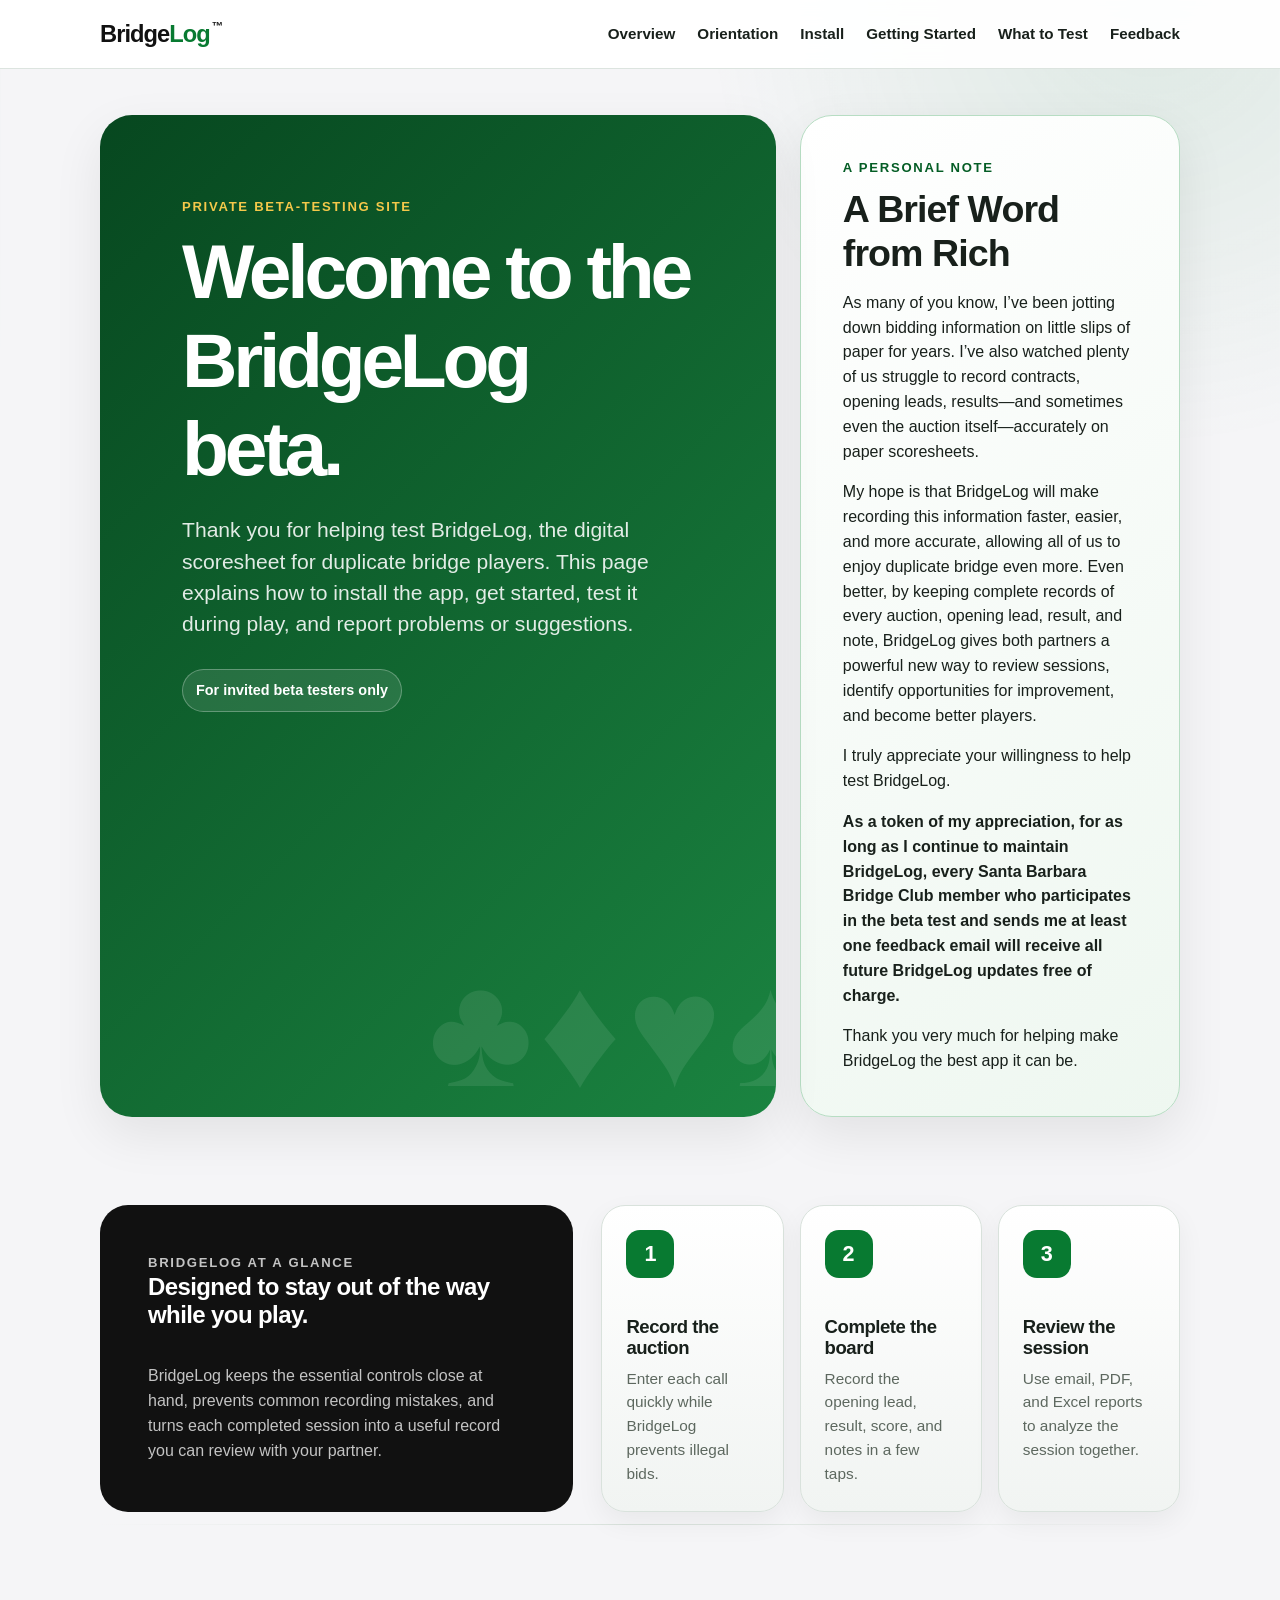
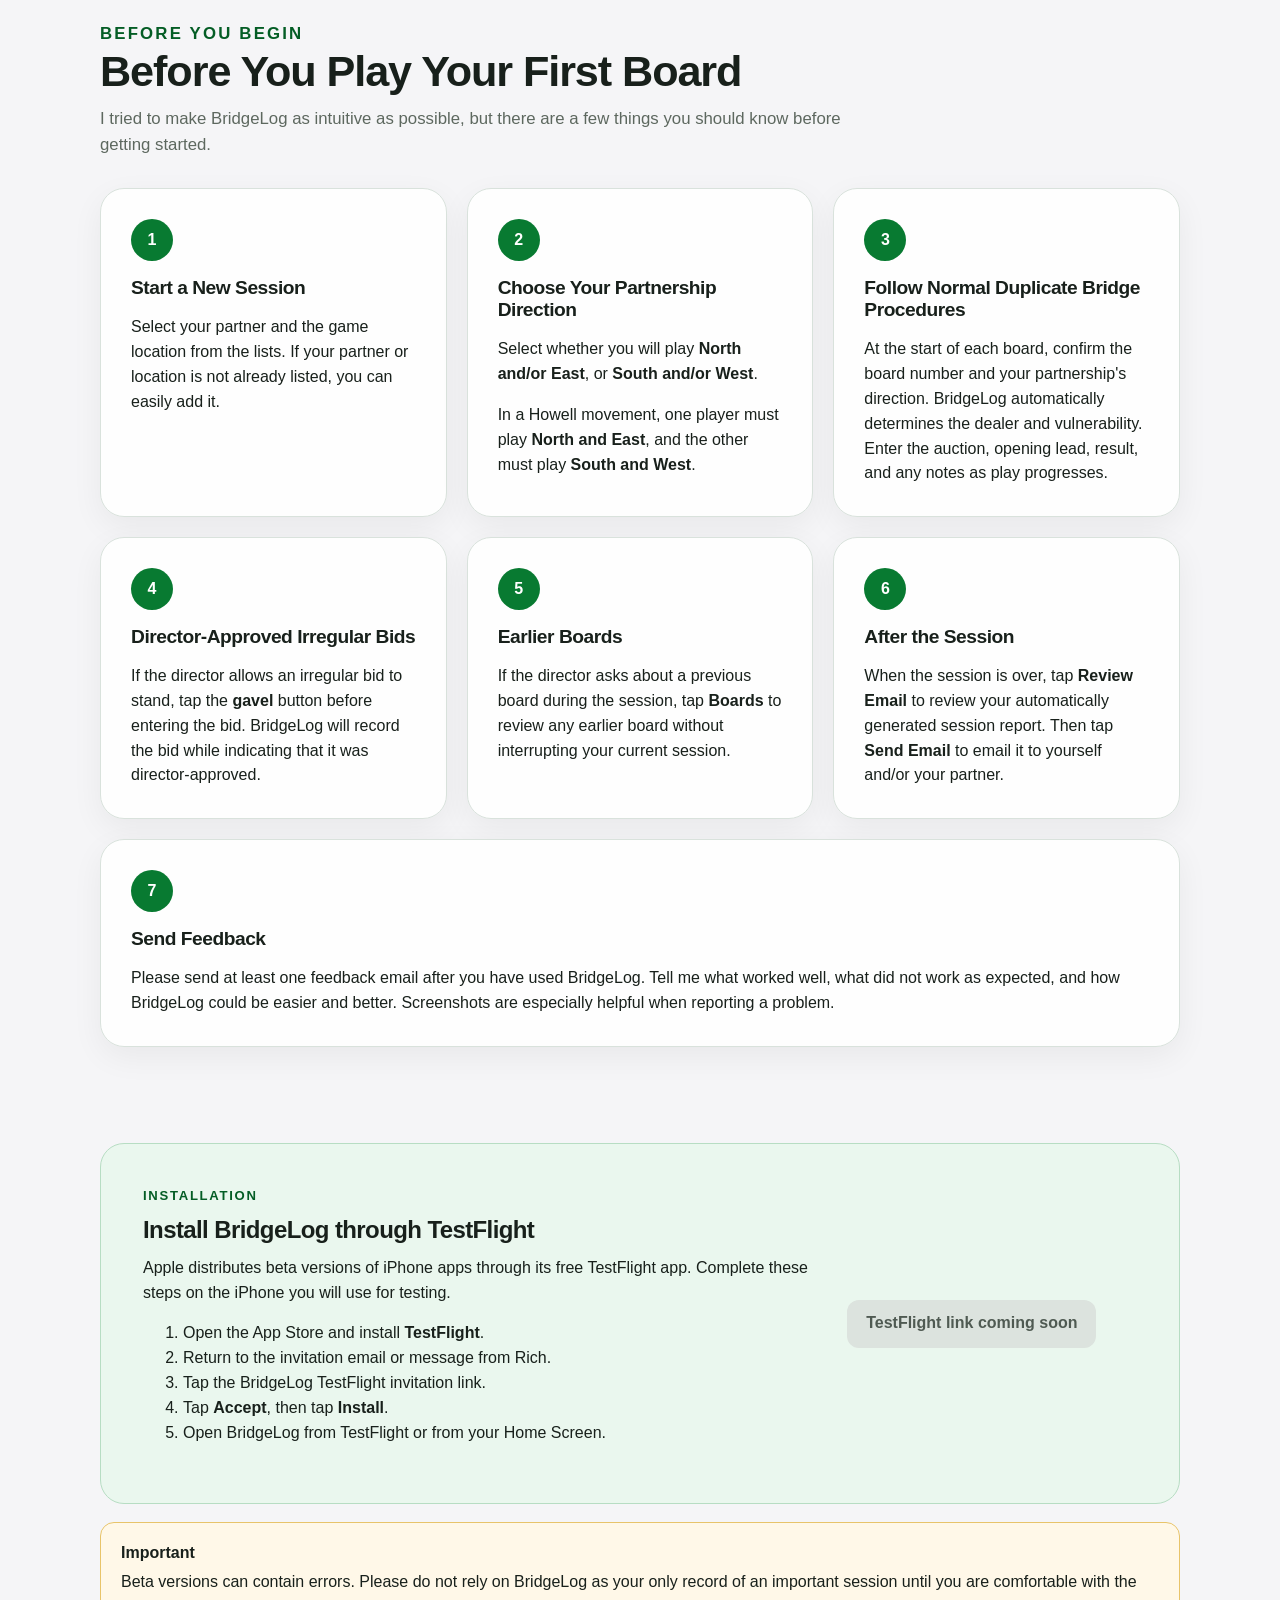
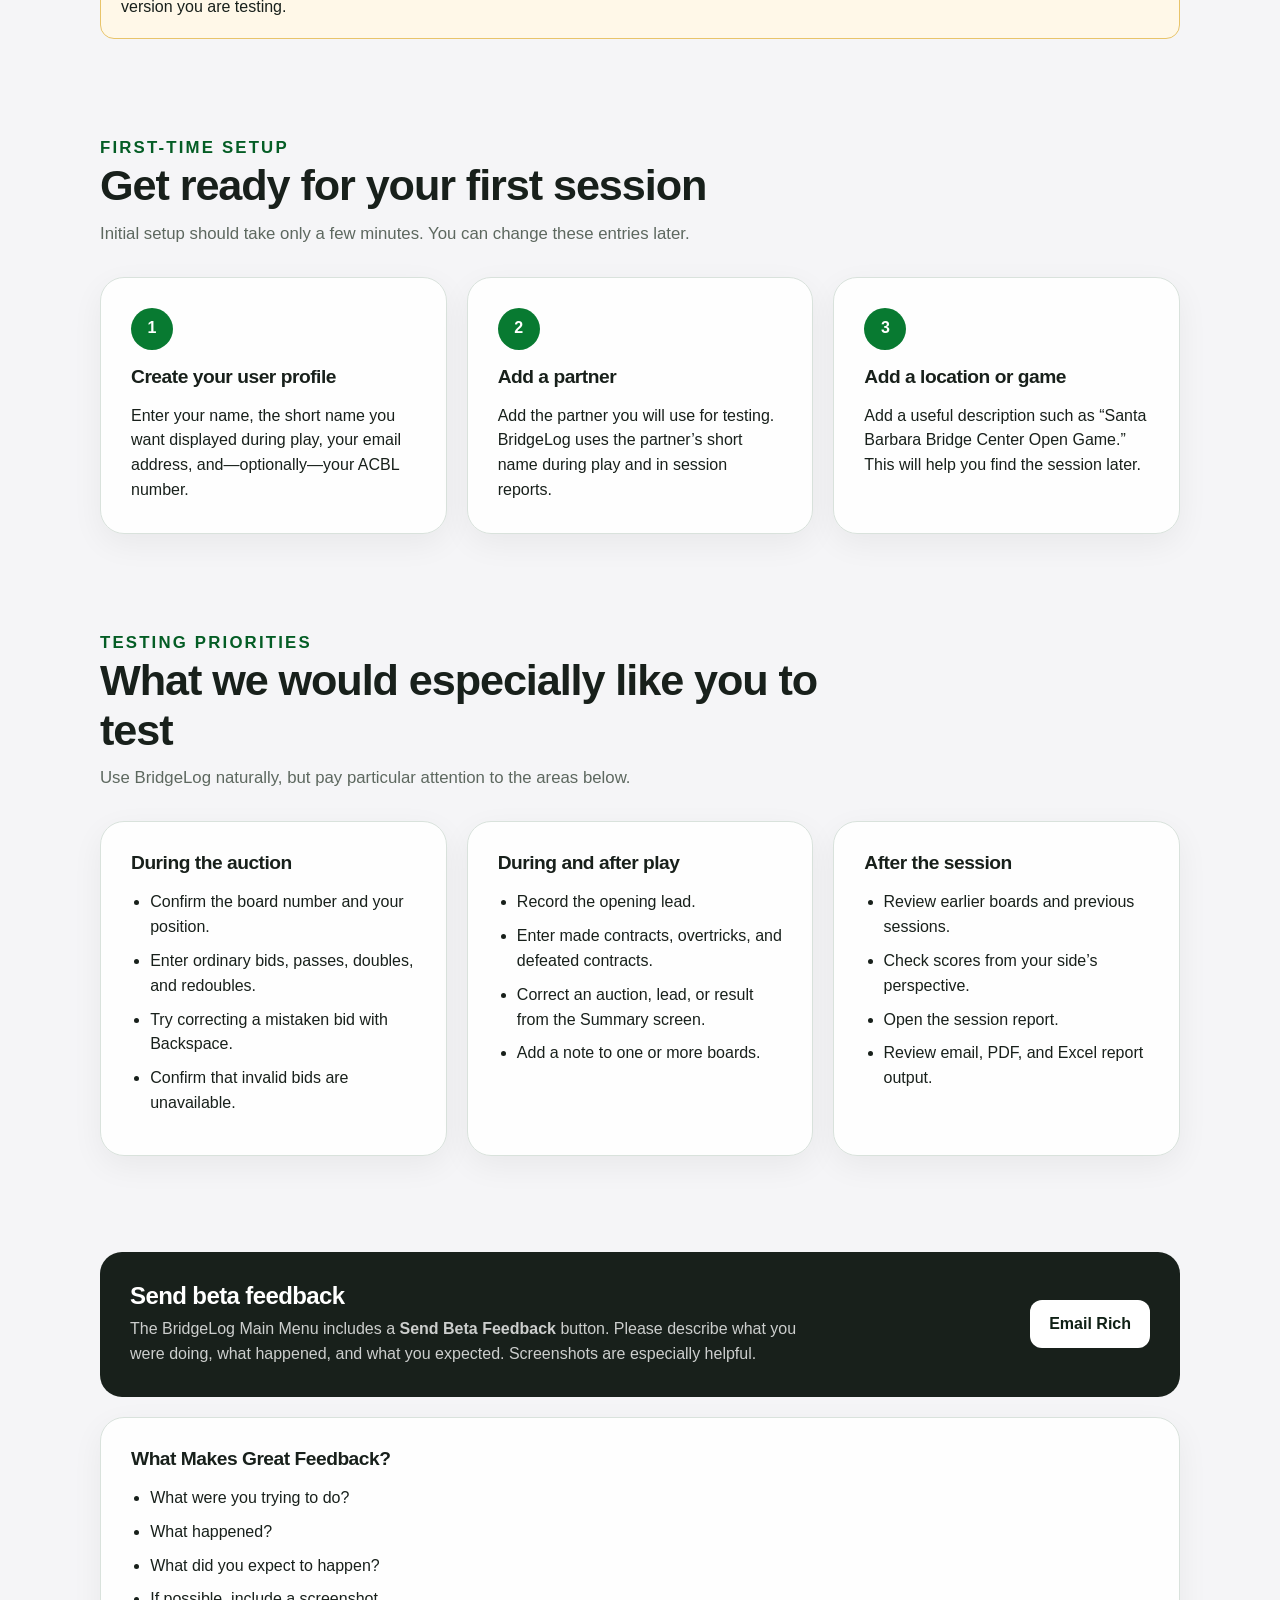
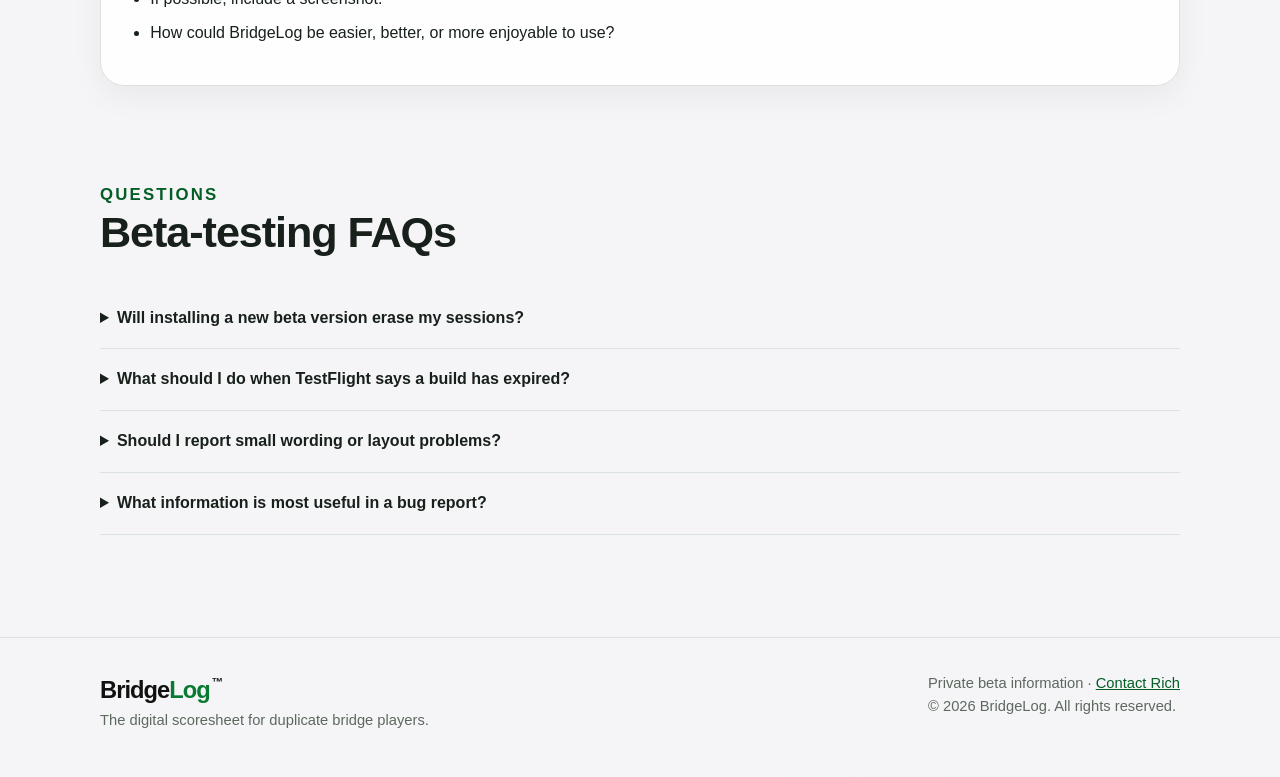
==== beta/index.html @ a8bfcf4c "Add beta tester website" ====
<!DOCTYPE html>

<html lang="en">
<head>
<meta charset="utf-8"/>
<meta content="width=device-width, initial-scale=1" name="viewport"/>
<meta content="noindex, nofollow, noarchive, nosnippet" name="robots"/>
<meta content="noindex, nofollow, noarchive, nosnippet" name="googlebot"/>
<meta content="Private instructions for invited BridgeLog beta testers." name="description"/>
<title>BridgeLog™ Beta Testing</title>
<style>
    :root {
      --green: #087a31;
      --green-dark: #045d25;
      --green-soft: #eaf7ee;
      --ink: #18201b;
      --muted: #5d685f;
      --line: #d9e2dc;
      --paper: #ffffff;
      --page: #f5f5f7;
      --gold: #f4c84a;
      --danger-soft: #fff8e8;
      --danger-line: #e8c46a;
      --shadow: 0 18px 50px rgba(0, 0, 0, 0.08);
      --radius: 24px;
      --content: 1080px;
    }

    * { box-sizing: border-box; }

    html {
      scroll-behavior: smooth;
      background: var(--page);
    }

    body {
      margin: 0;
      color: var(--ink);
      background:
        radial-gradient(circle at 90% 0%, rgba(8, 122, 49, 0.10), transparent 28rem),
        var(--page);
      font-family: -apple-system, BlinkMacSystemFont, "SF Pro Display", "SF Pro Text", "Segoe UI", Helvetica, Arial, sans-serif;
      line-height: 1.55;
      -webkit-font-smoothing: antialiased;
      text-rendering: optimizeLegibility;
    }

    a { color: var(--green-dark); }

    .container {
      width: min(calc(100% - 36px), var(--content));
      margin-inline: auto;
    }

    .site-header {
      position: sticky;
      top: 0;
      z-index: 10;
      border-bottom: 1px solid rgba(217, 226, 220, 0.9);
      background: rgba(255, 255, 255, 0.94);
      backdrop-filter: blur(14px);
    }

    .nav-wrap {
      min-height: 68px;
      display: flex;
      align-items: center;
      justify-content: space-between;
      gap: 24px;
    }

    .brand {
      color: #111;
      font-size: 1.48rem;
      font-weight: 700;
      letter-spacing: -0.04em;
      text-decoration: none;
      white-space: nowrap;
    }

    .brand strong { color: var(--green); }
    .brand sup {
      position: relative;
      top: -0.25em;
      margin-left: 2px;
      font-size: 0.48em;
    }

    nav {
      display: flex;
      gap: 22px;
      align-items: center;
    }

    nav a {
      color: var(--ink);
      font-size: 0.95rem;
      font-weight: 650;
      text-decoration: none;
    }

    nav a:hover { color: var(--green); }

    .hero {
      padding: 46px 0 40px;
    }

    .hero-layout {
      display: grid;
      grid-template-columns: minmax(0, 1.6fr) minmax(320px, 0.9fr);
      gap: 24px;
      align-items: stretch;
    }

    .rich-note-card {
      padding: clamp(28px, 4vw, 42px);
      border: 1px solid #b7ddc3;
      border-radius: 32px;
      background: linear-gradient(145deg, #ffffff, #eef7f0);
      box-shadow: var(--shadow);
    }

    .rich-note-card h2 {
      margin-bottom: 16px;
      font-size: clamp(1.7rem, 3vw, 2.35rem);
    }

    .rich-note-card p:last-child {
      margin-bottom: 0;
    }

    .hero-card {
      overflow: hidden;
      position: relative;
      padding: clamp(38px, 7vw, 82px);
      color: #fff;
      border-radius: 32px;
      background:
        linear-gradient(135deg, rgba(2, 68, 27, 0.98), rgba(8, 122, 49, 0.92));
      box-shadow: var(--shadow);
    }

    .hero-card::after {
      content: "♣  ♦  ♥  ♠";
      position: absolute;
      right: -18px;
      bottom: -38px;
      color: rgba(255,255,255,0.09);
      font-size: clamp(5rem, 14vw, 10rem);
      font-weight: 800;
      letter-spacing: -0.12em;
      white-space: nowrap;
    }

    .eyebrow {
      margin: 0 0 10px;
      color: var(--gold);
      font-size: 0.82rem;
      font-weight: 800;
      letter-spacing: 0.13em;
      text-transform: uppercase;
    }

    h1, h2, h3 {
      margin-top: 0;
      line-height: 1.15;
      letter-spacing: -0.025em;
    }

    h1 {
      max-width: 820px;
      margin-bottom: 22px;
      font-size: clamp(2.55rem, 6vw, 5rem);
      font-weight: 760;
      letter-spacing: -0.055em;
    }

    .hero-lead {
      max-width: 740px;
      margin: 0 0 30px;
      color: rgba(255,255,255,0.88);
      font-size: clamp(1.08rem, 2vw, 1.32rem);
      line-height: 1.48;
    }

    .privacy-note {
      display: inline-flex;
      align-items: center;
      gap: 9px;
      padding: 9px 13px;
      color: #fff;
      border: 1px solid rgba(255,255,255,0.28);
      border-radius: 999px;
      background: rgba(255,255,255,0.10);
      font-size: 0.9rem;
      font-weight: 650;
    }

    main section:not(.hero) {
      padding: 48px 0;
      scroll-margin-top: 92px;
    }

    .section-heading {
      max-width: 760px;
      margin-bottom: 30px;
    }

    .section-heading h2 {
      margin-bottom: 10px;
      font-size: clamp(1.8rem, 4vw, 2.7rem);
    }

    .section-heading p {
      margin: 0;
      color: var(--muted);
      font-size: 1.05rem;
    }

    .grid {
      display: grid;
      gap: 20px;
    }

    .grid-3 {
      grid-template-columns: repeat(3, minmax(0, 1fr));
    }

    .full-width-card {
      grid-column: 1 / -1;
    }

    .card {
      padding: 30px;
      border: 1px solid var(--line);
      border-radius: var(--radius);
      background: rgba(255,255,255,0.94);
      box-shadow: 0 10px 32px rgba(0, 0, 0, 0.055);
    }

    .step-number {
      display: grid;
      width: 42px;
      height: 42px;
      margin-bottom: 16px;
      place-items: center;
      color: #fff;
      border-radius: 50%;
      background: var(--green);
      font-weight: 800;
    }

    .card h3 {
      margin-bottom: 9px;
      font-size: 1.2rem;
    }

    .card p:last-child,
    .card ul:last-child {
      margin-bottom: 0;
    }

    .button {
      display: inline-flex;
      min-height: 48px;
      align-items: center;
      justify-content: center;
      padding: 11px 19px;
      border-radius: 12px;
      color: #fff;
      background: var(--green);
      font-weight: 750;
      text-decoration: none;
      box-shadow: 0 7px 18px rgba(8, 122, 49, 0.18);
    }

    .button:hover { background: var(--green-dark); }

    .button-placeholder {
      cursor: not-allowed;
      color: #4f5a52;
      background: #dce3de;
      box-shadow: none;
    }

    .install-card {
      display: grid;
      grid-template-columns: 1.4fr 0.6fr;
      gap: 28px;
      align-items: center;
      padding: clamp(24px, 5vw, 42px);
      border: 1px solid #b7ddc3;
      border-radius: 24px;
      background: var(--green-soft);
    }

    .install-card h2 { margin-bottom: 12px; }
    .install-card p { margin-top: 0; }

    .notice {
      padding: 18px 20px;
      border: 1px solid var(--danger-line);
      border-radius: 14px;
      background: var(--danger-soft);
    }

    .notice strong { display: block; margin-bottom: 4px; }

    .checklist {
      padding-left: 1.2rem;
    }

    .checklist li { margin: 9px 0; }

    .feedback-box {
      display: grid;
      grid-template-columns: 1fr auto;
      gap: 28px;
      align-items: center;
      padding: 30px;
      color: #fff;
      border-radius: 22px;
      background: #18201b;
    }

    .feedback-box h2 { margin-bottom: 8px; }
    .feedback-box p {
      max-width: 680px;
      margin: 0;
      color: rgba(255,255,255,0.78);
    }

    .feedback-box .button {
      color: #102116;
      background: #fff;
      box-shadow: none;
    }

    details {
      padding: 18px 0;
      border-bottom: 1px solid var(--line);
    }

    summary {
      cursor: pointer;
      font-weight: 750;
    }

    details p {
      margin-bottom: 0;
      color: var(--muted);
    }

    footer {
      margin-top: 54px;
      padding: 34px 0 46px;
      color: var(--muted);
      border-top: 1px solid var(--line);
      font-size: 0.92rem;
    }

    .footer-row {
      display: flex;
      justify-content: space-between;
      gap: 24px;
    }


    .showcase {
      display: grid;
      grid-template-columns: 0.9fr 1.1fr;
      gap: 28px;
      align-items: stretch;
    }

    .showcase-copy {
      display: flex;
      flex-direction: column;
      justify-content: center;
      padding: clamp(28px, 5vw, 48px);
      border-radius: 28px;
      background: #111;
      color: #fff;
    }

    .showcase-copy p {
      color: rgba(255,255,255,0.75);
      margin-bottom: 0;
    }

    .product-strip {
      display: grid;
      grid-template-columns: repeat(3, minmax(0, 1fr));
      gap: 16px;
    }

    .product-card {
      min-height: 260px;
      padding: 24px;
      border: 1px solid var(--line);
      border-radius: 24px;
      background: linear-gradient(180deg, #fff, #f1f4f2);
      box-shadow: 0 10px 28px rgba(0,0,0,0.055);
    }

    .product-icon {
      display: grid;
      width: 48px;
      height: 48px;
      margin-bottom: 38px;
      place-items: center;
      border-radius: 14px;
      color: #fff;
      background: var(--green);
      font-size: 1.35rem;
      font-weight: 800;
    }

    .product-card h3 {
      margin-bottom: 8px;
      font-size: 1.16rem;
    }

    .product-card p {
      margin: 0;
      color: var(--muted);
      font-size: 0.96rem;
    }

    .quiet-divider {
      height: 1px;
      margin: 12px 0 0;
      background: linear-gradient(90deg, transparent, var(--line), transparent);
    }

    @media (max-width: 880px) {
      .hero-layout { grid-template-columns: 1fr; }
      .showcase { grid-template-columns: 1fr; }
      .product-strip { grid-template-columns: 1fr; }
      .product-card { min-height: auto; }
      .product-icon { margin-bottom: 22px; }
    }

    @media (max-width: 820px) {
      .grid-3 { grid-template-columns: 1fr; }
      .install-card { grid-template-columns: 1fr; }
      .feedback-box { grid-template-columns: 1fr; }
      nav a:not(:last-child) { display: none; }
    }

    @media (max-width: 560px) {
      .hero { padding-top: 34px; }
      .hero-card { border-radius: 22px; }
      .nav-wrap { min-height: 64px; }
      .footer-row { flex-direction: column; }
    }
  </style>
</head>
<body>
<header class="site-header">
<div class="container nav-wrap">
<a aria-label="BridgeLog beta home" class="brand" href="#top">
<span>Bridge</span><strong>Log</strong><sup>™</sup>
</a>
<nav aria-label="Beta tester navigation">
<a href="#glance">Overview</a>
<a href="#orientation">Orientation</a>
<a href="#install">Install</a>
<a href="#start">Getting Started</a>
<a href="#testing">What to Test</a>
<a href="#feedback">Feedback</a>
</nav>
</div>
</header>
<main id="top">
<section class="hero">
<div class="container">
<div class="hero-layout">
<div class="hero-card">
<p class="eyebrow">Private beta-testing site</p>
<h1>Welcome to the BridgeLog beta.</h1>
<p class="hero-lead">
            Thank you for helping test BridgeLog, the digital scoresheet for duplicate
            bridge players. This page explains how to install the app, get started,
            test it during play, and report problems or suggestions.
          </p>
<span class="privacy-note">For invited beta testers only</span>
</div>
<aside class="rich-note-card" id="word-from-rich">
<p class="eyebrow" style="color: var(--green-dark)">A personal note</p>
<h2>A Brief Word from Rich</h2>
<p>As many of you know, I’ve been jotting down bidding information on little slips of paper for years. I’ve also watched plenty of us struggle to record contracts, opening leads, results—and sometimes even the auction itself—accurately on paper scoresheets.</p>
<p>My hope is that BridgeLog will make recording this information faster, easier, and more accurate, allowing all of us to enjoy duplicate bridge even more. Even better, by keeping complete records of every auction, opening lead, result, and note, BridgeLog gives both partners a powerful new way to review sessions, identify opportunities for improvement, and become better players.</p>
<p>I truly appreciate your willingness to help test BridgeLog.</p>
<p><strong>As a token of my appreciation, for as long as I continue to maintain BridgeLog, every Santa Barbara Bridge Club member who participates in the beta test and sends me at least one feedback email will receive all future BridgeLog updates free of charge.</strong></p>
<p>Thank you very much for helping make BridgeLog the best app it can be.</p>
</aside>
</div>
</div>
</section>
<section id="glance">
<div class="container">
<div class="showcase">
<div class="showcase-copy">
<p class="eyebrow">BridgeLog at a glance</p>
<h2>Designed to stay out of the way while you play.</h2>
<p>
              BridgeLog keeps the essential controls close at hand, prevents common
              recording mistakes, and turns each completed session into a useful
              record you can review with your partner.
            </p>
</div>
<div class="product-strip">
<article class="product-card">
<div class="product-icon">1</div>
<h3>Record the auction</h3>
<p>Enter each call quickly while BridgeLog prevents illegal bids.</p>
</article>
<article class="product-card">
<div class="product-icon">2</div>
<h3>Complete the board</h3>
<p>Record the opening lead, result, score, and notes in a few taps.</p>
</article>
<article class="product-card">
<div class="product-icon">3</div>
<h3>Review the session</h3>
<p>Use email, PDF, and Excel reports to analyze the session together.</p>
</article>
</div>
</div>
<div class="quiet-divider"></div>
</div>
</section>
<section id="orientation">
<div class="container">
<div class="section-heading">
<p class="eyebrow" style="color: var(--green-dark)">Before you begin</p>
<h2>Before You Play Your First Board</h2>
<p>I tried to make BridgeLog as intuitive as possible, but there are a few things you should know before getting started.</p>
</div>

<div class="grid grid-3">
<article class="card"><div class="step-number">1</div><h3>Start a New Session</h3><p>Select your partner and the game location from the lists. If your partner or location is not already listed, you can easily add it.</p></article>
<article class="card"><div class="step-number">2</div><h3>Choose Your Partnership Direction</h3><p>Select whether you will play <strong>North and/or East</strong>, or <strong>South and/or West</strong>.</p><p>In a Howell movement, one player must play <strong>North and East</strong>, and the other must play <strong>South and West</strong>.</p></article>
<article class="card"><div class="step-number">3</div><h3>Follow Normal Duplicate Bridge Procedures</h3><p>At the start of each board, confirm the board number and your partnership's direction. BridgeLog automatically determines the dealer and vulnerability. Enter the auction, opening lead, result, and any notes as play progresses.</p></article>
<article class="card"><div class="step-number">4</div><h3>Director-Approved Irregular Bids</h3><p>If the director allows an irregular bid to stand, tap the <strong>gavel</strong> button before entering the bid. BridgeLog will record the bid while indicating that it was director-approved.</p></article>
<article class="card"><div class="step-number">5</div><h3>Earlier Boards</h3><p>If the director asks about a previous board during the session, tap <strong>Boards</strong> to review any earlier board without interrupting your current session.</p></article>
<article class="card"><div class="step-number">6</div><h3>After the Session</h3><p>When the session is over, tap <strong>Review Email</strong> to review your automatically generated session report. Then tap <strong>Send Email</strong> to email it to yourself and/or your partner.</p></article>
<article class="card full-width-card"><div class="step-number">7</div><h3>Send Feedback</h3><p>Please send at least one feedback email after you have used BridgeLog. Tell me what worked well, what did not work as expected, and how BridgeLog could be easier and better. Screenshots are especially helpful when reporting a problem.</p></article>
</div>
</div>
</section>

<section id="install">
<div class="container">
<div class="install-card">
<div>
<p class="eyebrow" style="color: var(--green-dark)">Installation</p>
<h2>Install BridgeLog through TestFlight</h2>
<p>
              Apple distributes beta versions of iPhone apps through its free
              TestFlight app. Complete these steps on the iPhone you will use
              for testing.
            </p>
<ol>
<li>Open the App Store and install <strong>TestFlight</strong>.</li>
<li>Return to the invitation email or message from Rich.</li>
<li>Tap the BridgeLog TestFlight invitation link.</li>
<li>Tap <strong>Accept</strong>, then tap <strong>Install</strong>.</li>
<li>Open BridgeLog from TestFlight or from your Home Screen.</li>
</ol>
</div>
<div>
<!-- Replace the href below with the actual public TestFlight invitation URL. -->
<a aria-disabled="true" class="button button-placeholder" href="#">
              TestFlight link coming soon
            </a>
</div>
</div>
<div class="notice" style="margin-top: 18px;">
<strong>Important</strong>
          Beta versions can contain errors. Please do not rely on BridgeLog as
          your only record of an important session until you are comfortable
          with the version you are testing.
        </div>
</div>
</section>
<section id="start">
<div class="container">
<div class="section-heading">
<p class="eyebrow" style="color: var(--green-dark)">First-time setup</p>
<h2>Get ready for your first session</h2>
<p>
            Initial setup should take only a few minutes. You can change these
            entries later.
          </p>
</div>
<div class="grid grid-3">
<article class="card">
<div class="step-number">1</div>
<h3>Create your user profile</h3>
<p>
              Enter your name, the short name you want displayed during play,
              your email address, and—optionally—your ACBL number.
            </p>
</article>
<article class="card">
<div class="step-number">2</div>
<h3>Add a partner</h3>
<p>
              Add the partner you will use for testing. BridgeLog uses the
              partner’s short name during play and in session reports.
            </p>
</article>
<article class="card">
<div class="step-number">3</div>
<h3>Add a location or game</h3>
<p>
              Add a useful description such as “Santa Barbara Bridge Center
              Open Game.” This will help you find the session later.
            </p>
</article>
</div>
</div>
</section>
<section id="testing">
<div class="container">
<div class="section-heading">
<p class="eyebrow" style="color: var(--green-dark)">Testing priorities</p>
<h2>What we would especially like you to test</h2>
<p>
            Use BridgeLog naturally, but pay particular attention to the areas below.
          </p>
</div>
<div class="grid grid-3">
<article class="card">
<h3>During the auction</h3>
<ul class="checklist">
<li>Confirm the board number and your position.</li>
<li>Enter ordinary bids, passes, doubles, and redoubles.</li>
<li>Try correcting a mistaken bid with Backspace.</li>
<li>Confirm that invalid bids are unavailable.</li>
</ul>
</article>
<article class="card">
<h3>During and after play</h3>
<ul class="checklist">
<li>Record the opening lead.</li>
<li>Enter made contracts, overtricks, and defeated contracts.</li>
<li>Correct an auction, lead, or result from the Summary screen.</li>
<li>Add a note to one or more boards.</li>
</ul>
</article>
<article class="card">
<h3>After the session</h3>
<ul class="checklist">
<li>Review earlier boards and previous sessions.</li>
<li>Check scores from your side’s perspective.</li>
<li>Open the session report.</li>
<li>Review email, PDF, and Excel report output.</li>
</ul>
</article>
</div>
</div>
</section>
<section id="feedback">
<div class="container">
<div class="feedback-box">
<div>
<h2>Send beta feedback</h2>
<p>
              The BridgeLog Main Menu includes a <strong>Send Beta Feedback</strong>
              button. Please describe what you were doing, what happened, and what
              you expected. Screenshots are especially helpful.
            </p>
</div>
<a class="button" href="mailto:drrichbrown@gmail.com?subject=BridgeLog%20Beta%20Feedback">
            Email Rich
          </a>
</div>
<div class="card" style="margin-top: 20px;">
<h3>What Makes Great Feedback?</h3>
<ul class="checklist">
<li>What were you trying to do?</li>
<li>What happened?</li>
<li>What did you expect to happen?</li>
<li>If possible, include a screenshot.</li>
<li>How could BridgeLog be easier, better, or more enjoyable to use?</li>
</ul>
</div>
</div>
</section>
<section id="faq">
<div class="container">
<div class="section-heading">
<p class="eyebrow" style="color: var(--green-dark)">Questions</p>
<h2>Beta-testing FAQs</h2>
</div>
<details>
<summary>Will installing a new beta version erase my sessions?</summary>
<p>
            A routine TestFlight update should retain app data, but beta software
            can behave unexpectedly. Please report any missing profiles, partners,
            locations, sessions, or boards immediately.
          </p>
</details>
<details>
<summary>What should I do when TestFlight says a build has expired?</summary>
<p>
            Open TestFlight and install the newest available BridgeLog build. If
            none appears, contact Rich so he can check the current beta release.
          </p>
</details>
<details>
<summary>Should I report small wording or layout problems?</summary>
<p>
            Yes. Please report anything confusing, crowded, difficult to read,
            inconsistent, or slower than using a paper scoresheet.
          </p>
</details>
<details>
<summary>What information is most useful in a bug report?</summary>
<p>
            Include your iPhone model, iOS version, BridgeLog build if visible,
            the screen you were using, the steps that led to the problem, and a
            screenshot when possible.
          </p>
</details>
</div>
</section>
</main>
<footer>
<div class="container footer-row">
<div>
<div class="brand"><span>Bridge</span><strong>Log</strong><sup>™</sup></div>
<div>The digital scoresheet for duplicate bridge players.</div>
</div>
<div>
        Private beta information ·
        <a href="mailto:drrichbrown@gmail.com">Contact Rich</a><br/>
        © 2026 BridgeLog. All rights reserved.
      </div>
</div>
</footer>
</body>
</html>
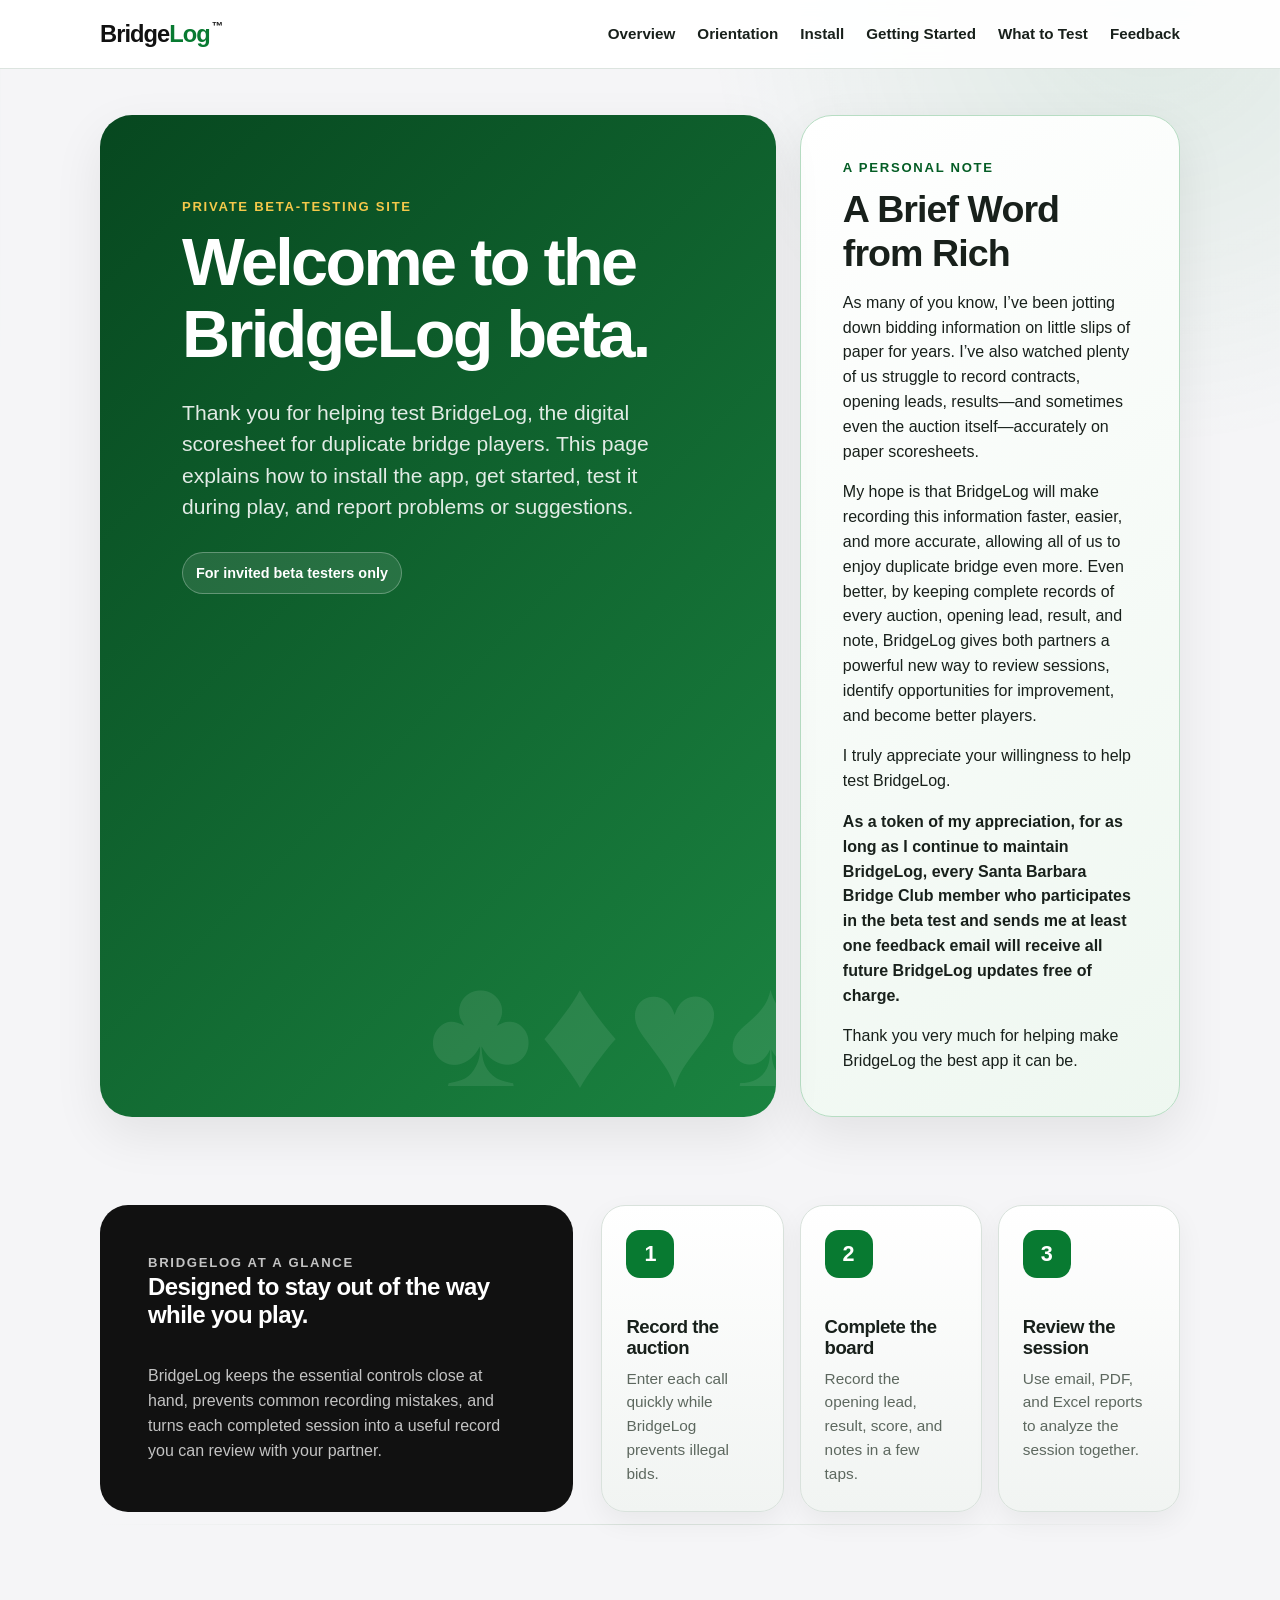
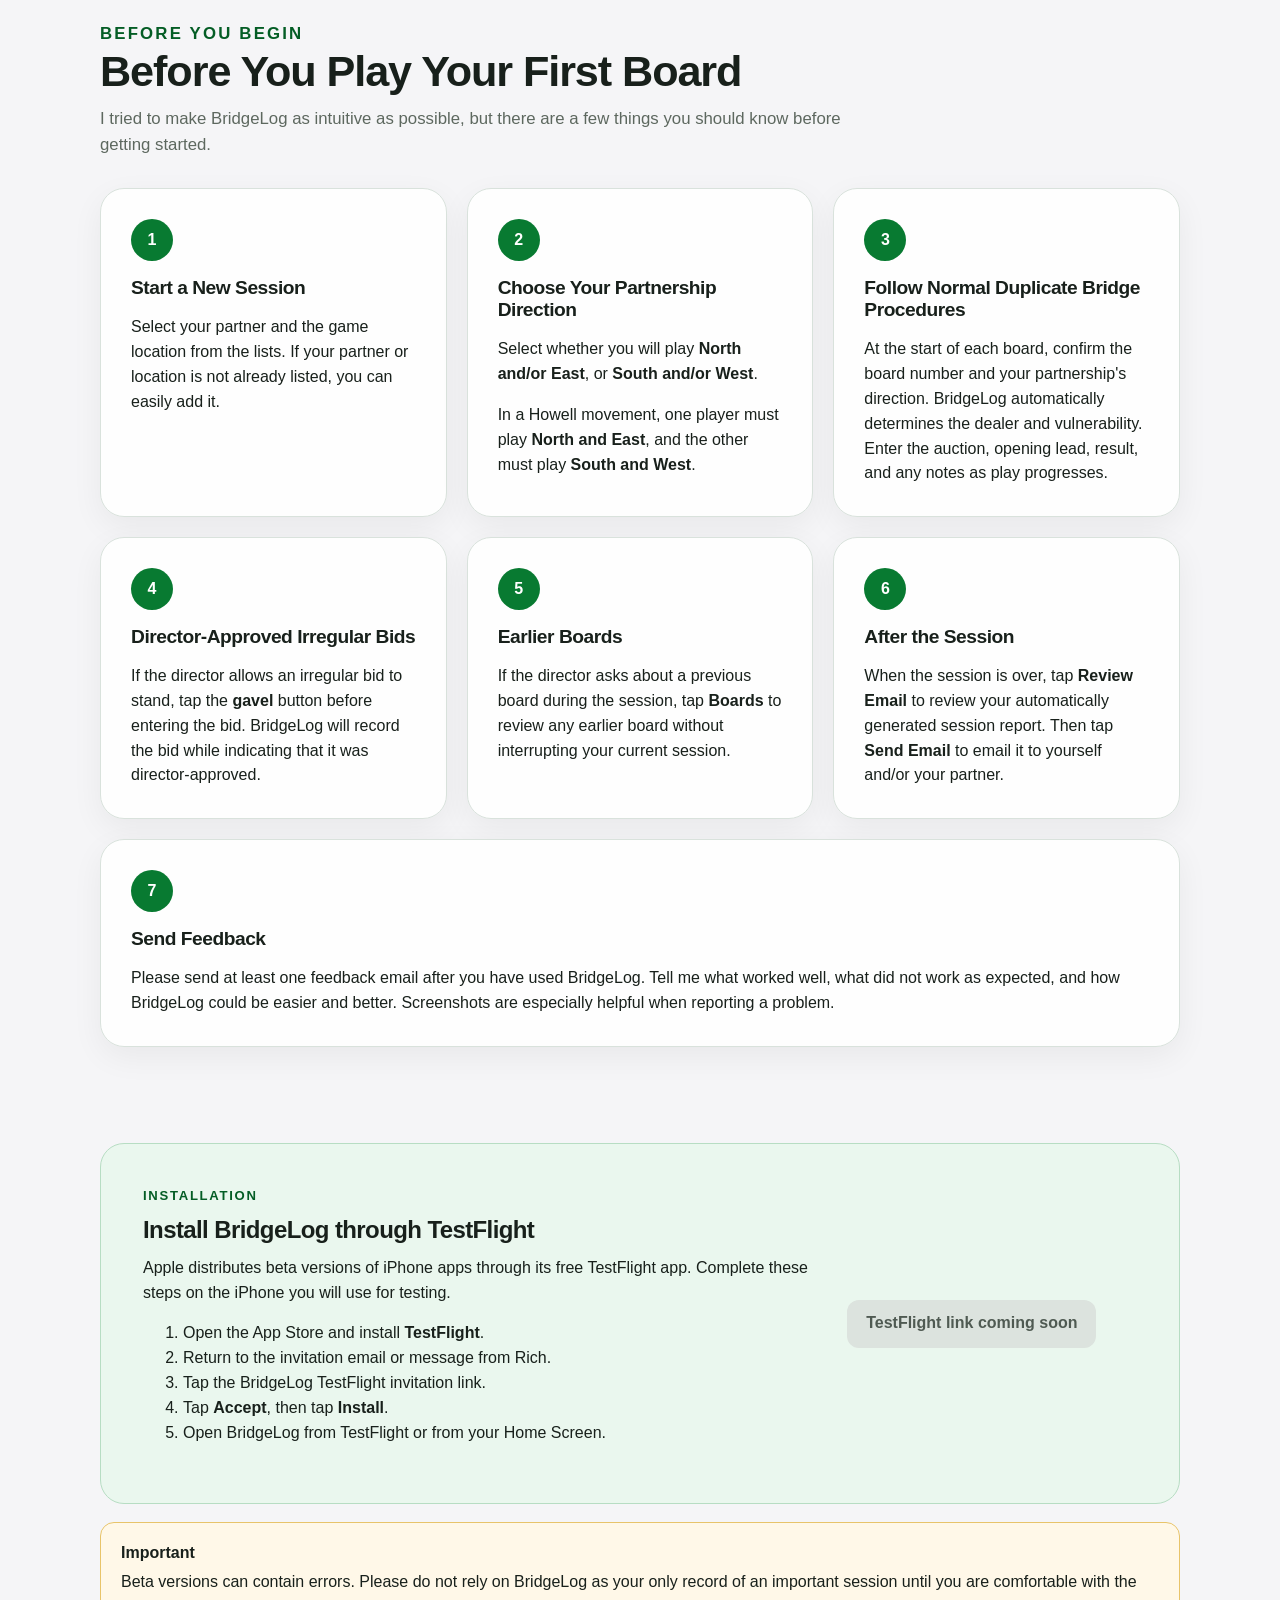
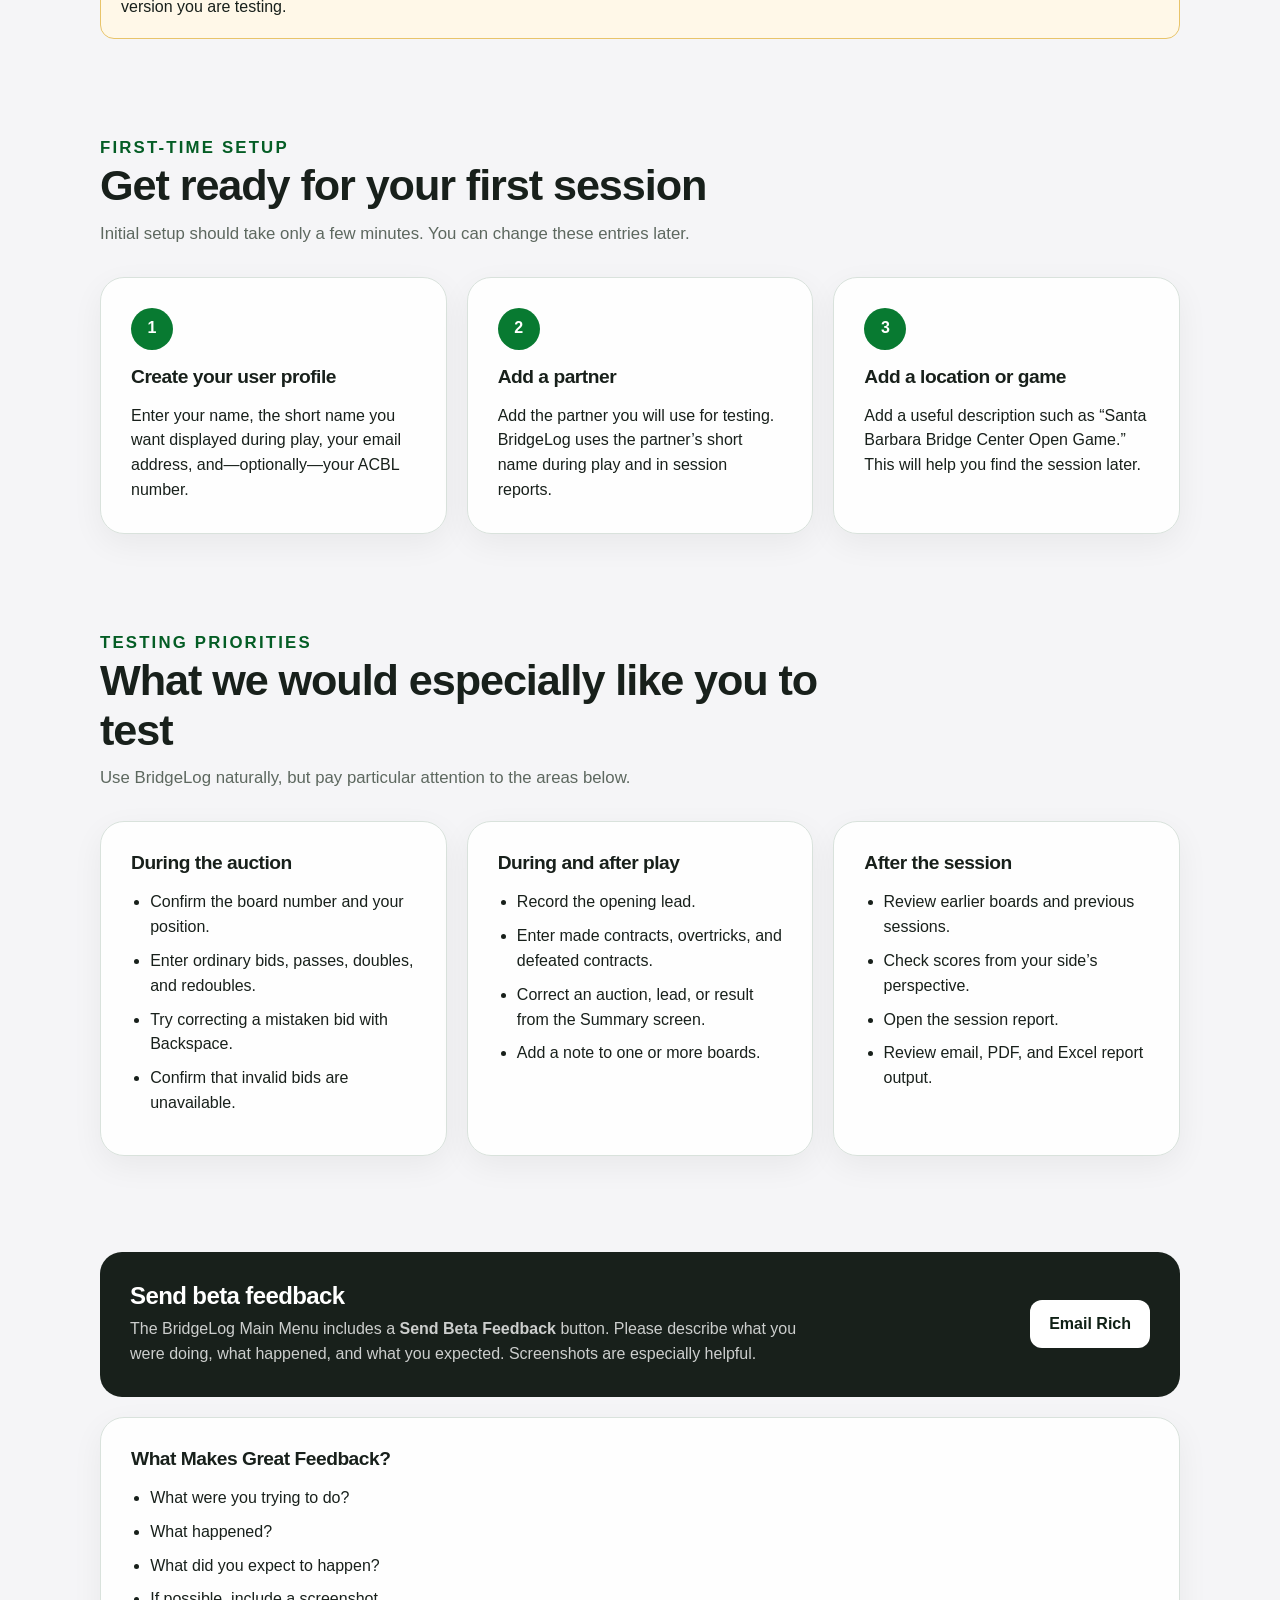
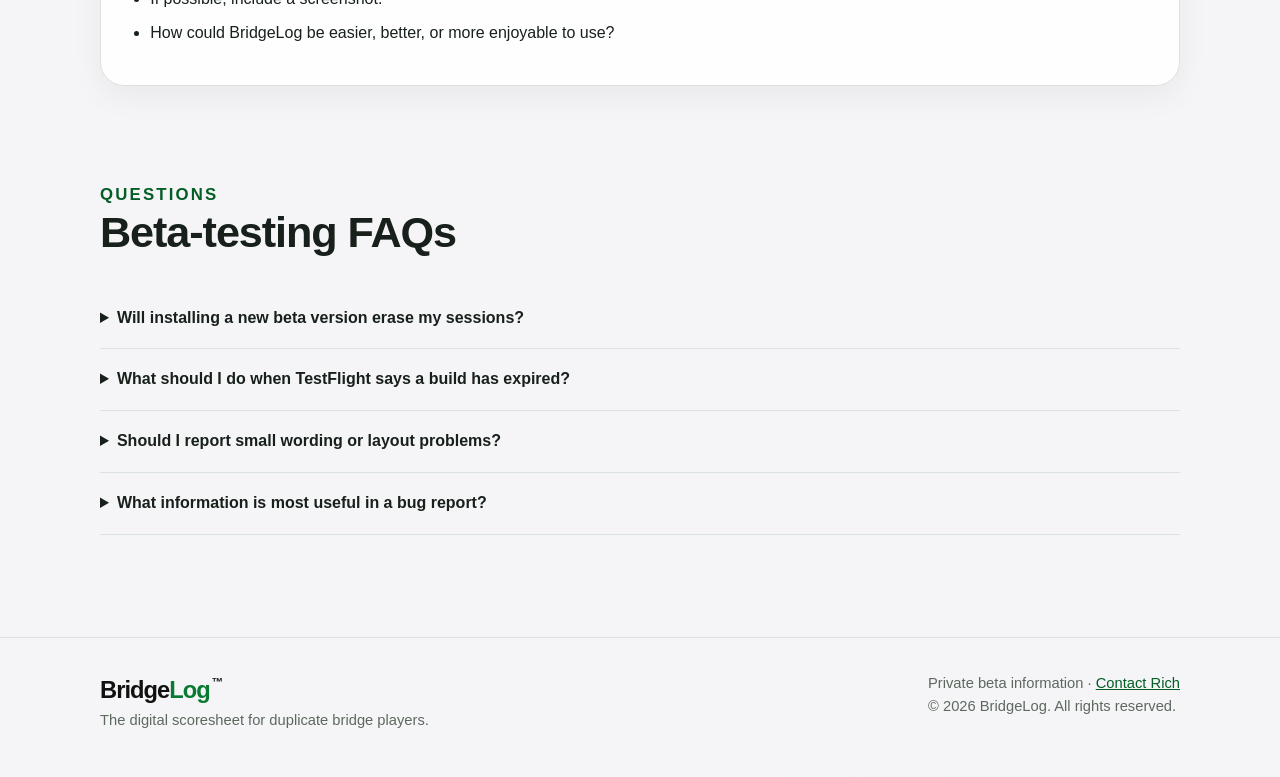
==== commit 620ea826: "Improve beta hero headline spacing" ====
--- a/beta/index.html
+++ b/beta/index.html
@@ -168,11 +168,12 @@
     }
 
     h1 {
-      max-width: 820px;
-      margin-bottom: 22px;
-      font-size: clamp(2.55rem, 6vw, 5rem);
-      font-weight: 760;
-      letter-spacing: -0.055em;
+      max-width: 760px;
+      margin-bottom: 26px;
+      font-size: clamp(2.4rem, 5.2vw, 4.35rem);
+      font-weight: 750;
+      line-height: 1.08;
+      letter-spacing: -0.04em;
     }
 
     .hero-lead {
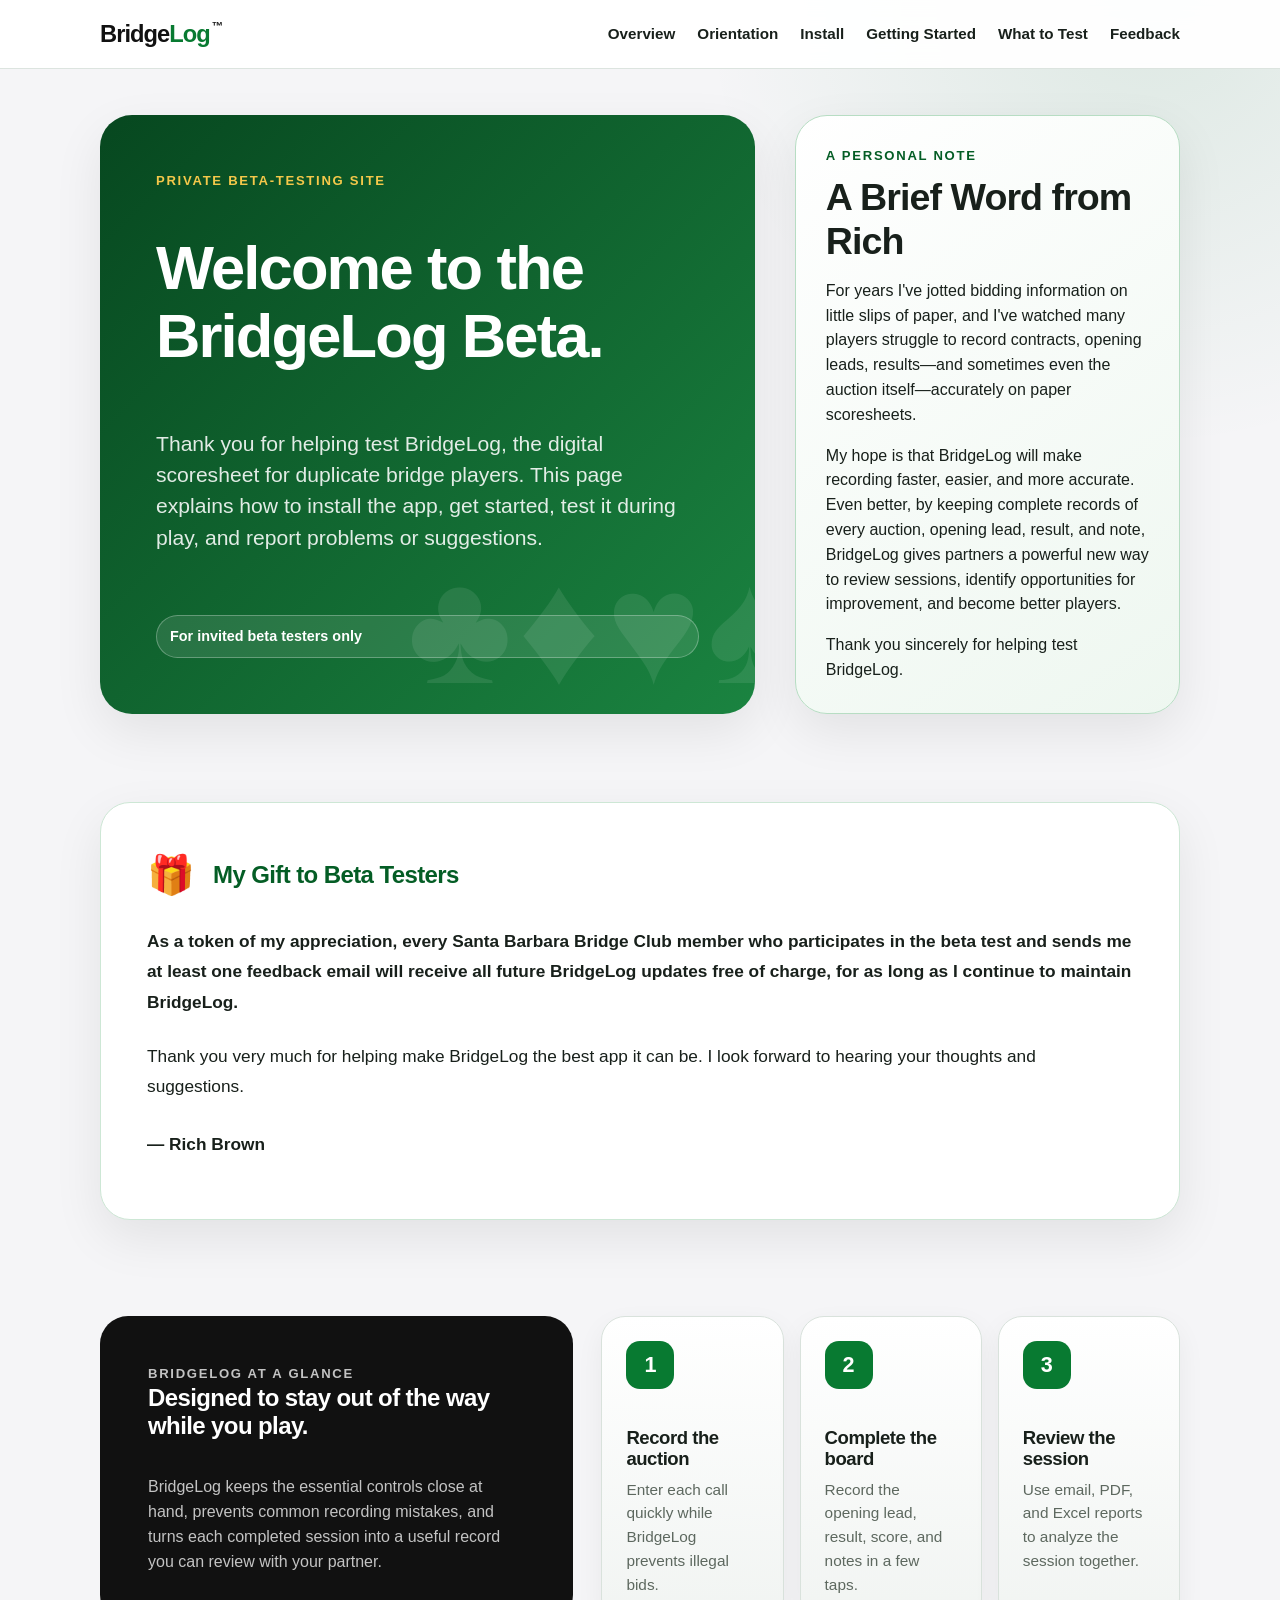
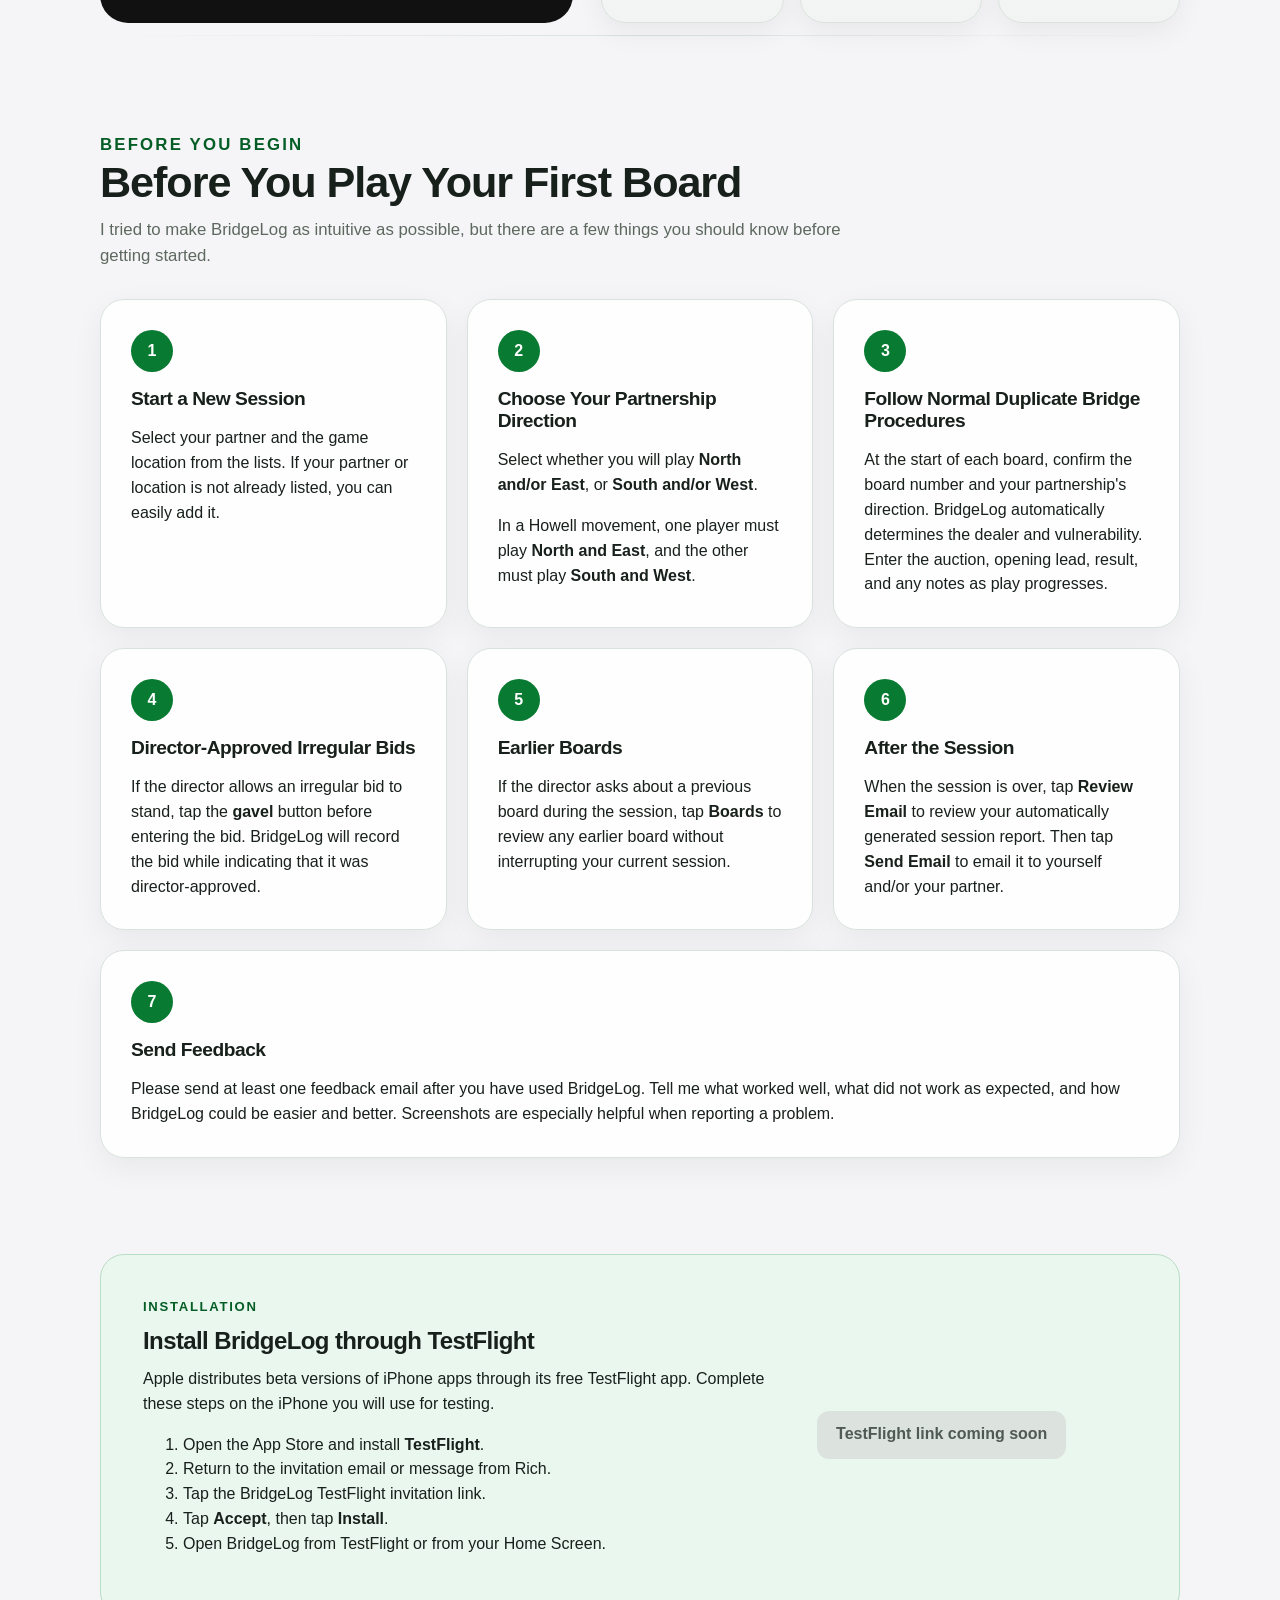
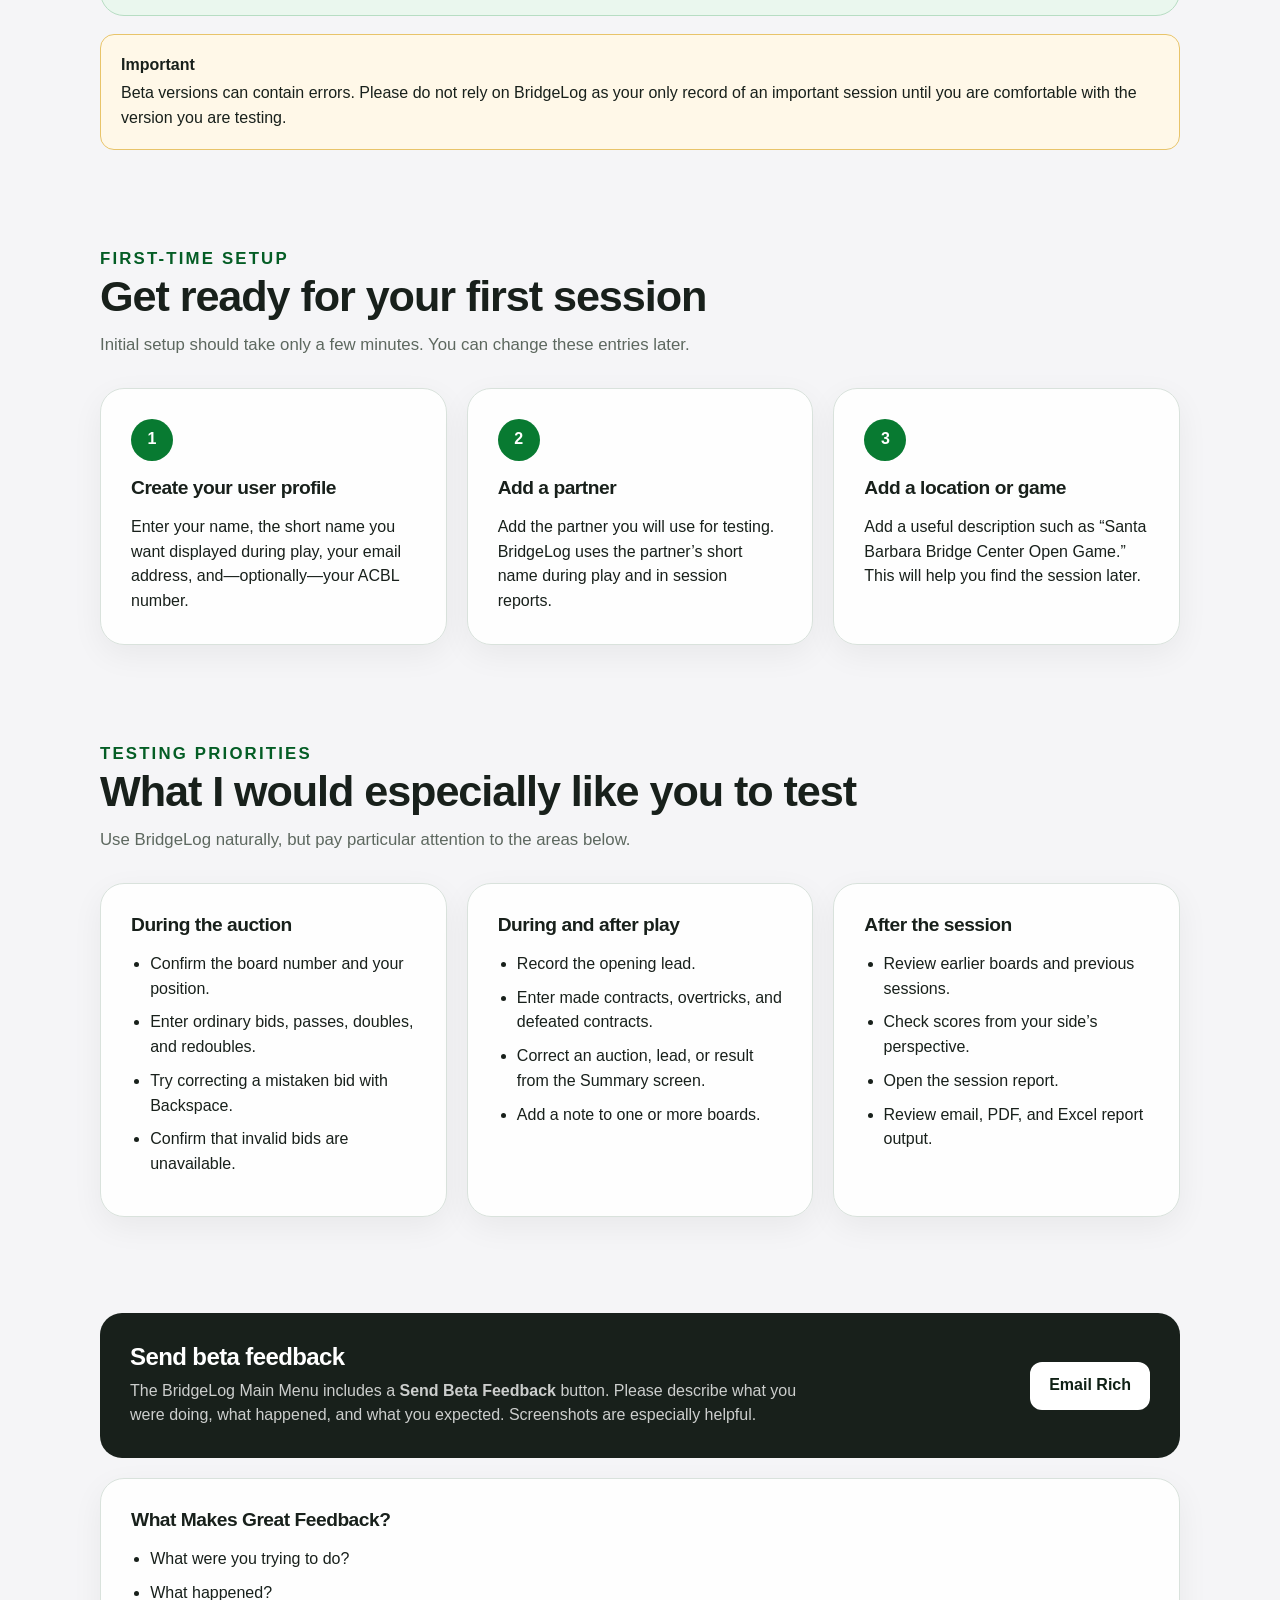
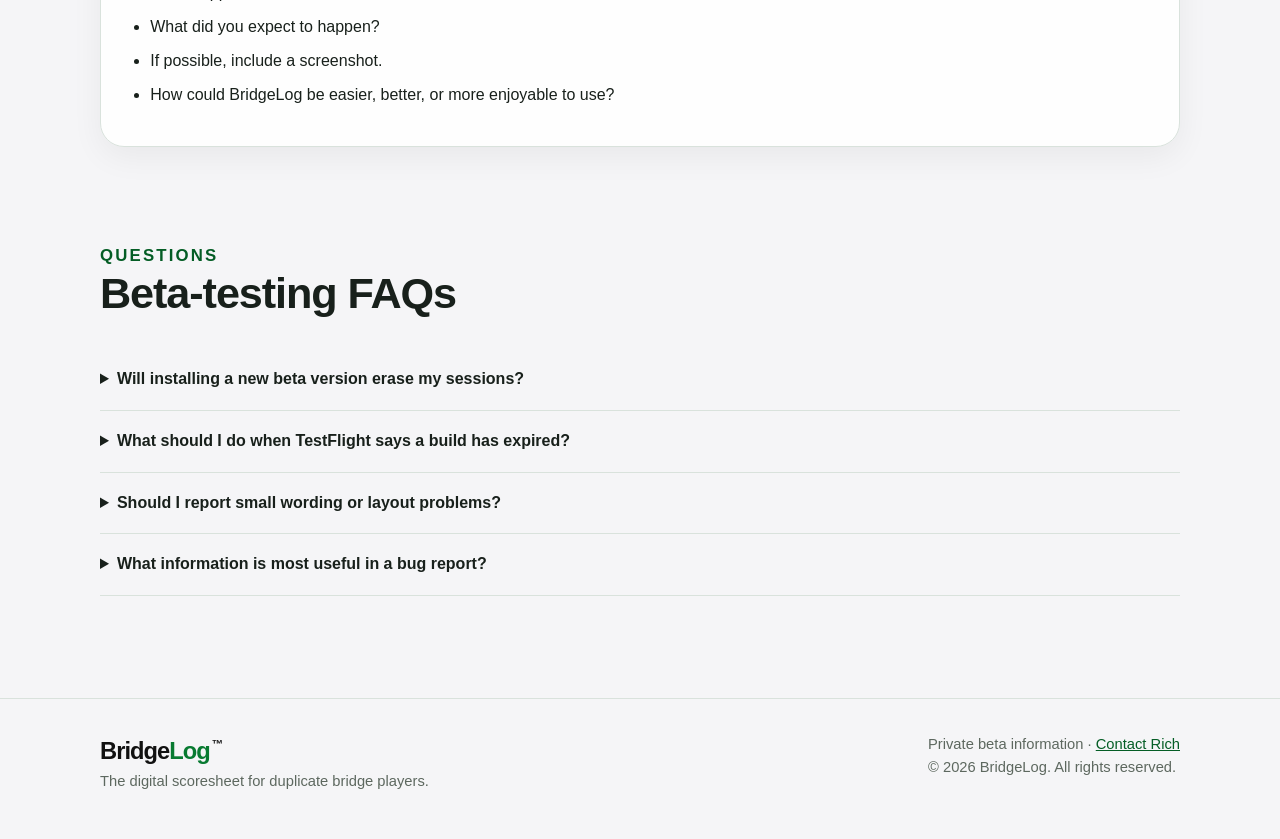
==== commit 7920a85e: "Beta website - 7/14/26 10:15am" ====
--- a/beta/index.html
+++ b/beta/index.html
@@ -106,14 +106,14 @@
     }
 
     .hero-layout {
-      display: grid;
-      grid-template-columns: minmax(0, 1.6fr) minmax(320px, 0.9fr);
-      gap: 24px;
-      align-items: stretch;
+        display: grid;
+        grid-template-columns: 1.7fr 1fr;
+        gap: 40px;
+        align-items: stretch;
     }
 
     .rich-note-card {
-      padding: clamp(28px, 4vw, 42px);
+      padding: clamp(22px, 2.5vw, 30px);
       border: 1px solid #b7ddc3;
       border-radius: 32px;
       background: linear-gradient(145deg, #ffffff, #eef7f0);
@@ -130,9 +130,12 @@
     }
 
     .hero-card {
-      overflow: hidden;
-      position: relative;
-      padding: clamp(38px, 7vw, 82px);
+        display:flex;
+        flex-direction:column;
+        justify-content:space-between;
+        overflow: hidden;
+        position: relative;
+        padding: clamp(32px, 5vw, 56px);
       color: #fff;
       border-radius: 32px;
       background:
@@ -168,12 +171,12 @@
     }
 
     h1 {
-      max-width: 760px;
+      max-width: 680px;
       margin-bottom: 26px;
-      font-size: clamp(2.4rem, 5.2vw, 4.35rem);
+      font-size: clamp(2.25rem, 4.8vw, 4rem);
+      line-height: 1.10;
+      letter-spacing: -0.03em;
       font-weight: 750;
-      line-height: 1.08;
-      letter-spacing: -0.04em;
     }
 
     .hero-lead {
@@ -286,7 +289,7 @@
 
     .install-card {
       display: grid;
-      grid-template-columns: 1.4fr 0.6fr;
+      grid-template-columns: 65% 35%;
       gap: 28px;
       align-items: center;
       padding: clamp(24px, 5vw, 42px);
@@ -434,7 +437,43 @@
       background: linear-gradient(90deg, transparent, var(--line), transparent);
     }
 
-    @media (max-width: 880px) {
+    .gift-section {
+    padding-top:28px;
+    padding-bottom:52px;
+}
+.gift-card{
+    background:#fff;
+    border:1px solid #cde7d5;
+    border-radius:30px;
+    padding:42px 46px;
+    box-shadow:var(--shadow);
+}
+.gift-heading{
+    display:flex;
+    align-items:center;
+    gap:18px;
+    margin-bottom:22px;
+}
+.gift-icon{font-size:2.4rem;}
+.gift-heading h2{
+    margin:0;
+    color:var(--green-dark);
+}
+.gift-highlight{
+    font-size:1.16rem;
+    line-height:1.7;
+    margin-bottom:24px;
+}
+.gift-card p{
+    font-size:1.08rem;
+    line-height:1.75;
+}
+.gift-signature{
+    margin-top:28px;
+    font-weight:700;
+}
+
+@media (max-width: 880px) {
       .hero-layout { grid-template-columns: 1fr; }
       .showcase { grid-template-columns: 1fr; }
       .product-strip { grid-template-columns: 1fr; }
@@ -479,7 +518,7 @@
 <div class="hero-layout">
 <div class="hero-card">
 <p class="eyebrow">Private beta-testing site</p>
-<h1>Welcome to the BridgeLog beta.</h1>
+<h1>Welcome to the BridgeLog Beta.</h1>
 <p class="hero-lead">
             Thank you for helping test BridgeLog, the digital scoresheet for duplicate
             bridge players. This page explains how to install the app, get started,
@@ -490,14 +529,33 @@
 <aside class="rich-note-card" id="word-from-rich">
 <p class="eyebrow" style="color: var(--green-dark)">A personal note</p>
 <h2>A Brief Word from Rich</h2>
-<p>As many of you know, I’ve been jotting down bidding information on little slips of paper for years. I’ve also watched plenty of us struggle to record contracts, opening leads, results—and sometimes even the auction itself—accurately on paper scoresheets.</p>
-<p>My hope is that BridgeLog will make recording this information faster, easier, and more accurate, allowing all of us to enjoy duplicate bridge even more. Even better, by keeping complete records of every auction, opening lead, result, and note, BridgeLog gives both partners a powerful new way to review sessions, identify opportunities for improvement, and become better players.</p>
-<p>I truly appreciate your willingness to help test BridgeLog.</p>
-<p><strong>As a token of my appreciation, for as long as I continue to maintain BridgeLog, every Santa Barbara Bridge Club member who participates in the beta test and sends me at least one feedback email will receive all future BridgeLog updates free of charge.</strong></p>
-<p>Thank you very much for helping make BridgeLog the best app it can be.</p>
+
+<p>For years I've jotted bidding information on little slips of paper, and I've watched many players struggle to record contracts, opening leads, results—and sometimes even the auction itself—accurately on paper scoresheets.</p>
+
+<p>My hope is that BridgeLog will make recording faster, easier, and more accurate. Even better, by keeping complete records of every auction, opening lead, result, and note, BridgeLog gives partners a powerful new way to review sessions, identify opportunities for improvement, and become better players.</p>
+
+<p>Thank you sincerely for helping test BridgeLog.</p>
+
+
 </aside>
 </div>
 </div>
+</section>
+<section class="gift-section">
+    <div class="container">
+        <div class="gift-card">
+            <div class="gift-heading">
+                <span class="gift-icon">🎁</span>
+                <h2>My Gift to Beta Testers</h2>
+            </div>
+
+            <p class="gift-highlight"><strong>As a token of my appreciation, every Santa Barbara Bridge Club member who participates in the beta test and sends me at least one feedback email will receive all future BridgeLog updates free of charge, for as long as I continue to maintain BridgeLog.</strong></p>
+
+            <p>Thank you very much for helping make BridgeLog the best app it can be. I look forward to hearing your thoughts and suggestions.</p>
+
+            <p class="gift-signature">— Rich Brown</p>
+        </div>
+    </div>
 </section>
 <section id="glance">
 <div class="container">
@@ -628,7 +686,7 @@
 <div class="container">
 <div class="section-heading">
 <p class="eyebrow" style="color: var(--green-dark)">Testing priorities</p>
-<h2>What we would especially like you to test</h2>
+<h2>What I would especially like you to test</h2>
 <p>
             Use BridgeLog naturally, but pay particular attention to the areas below.
           </p>
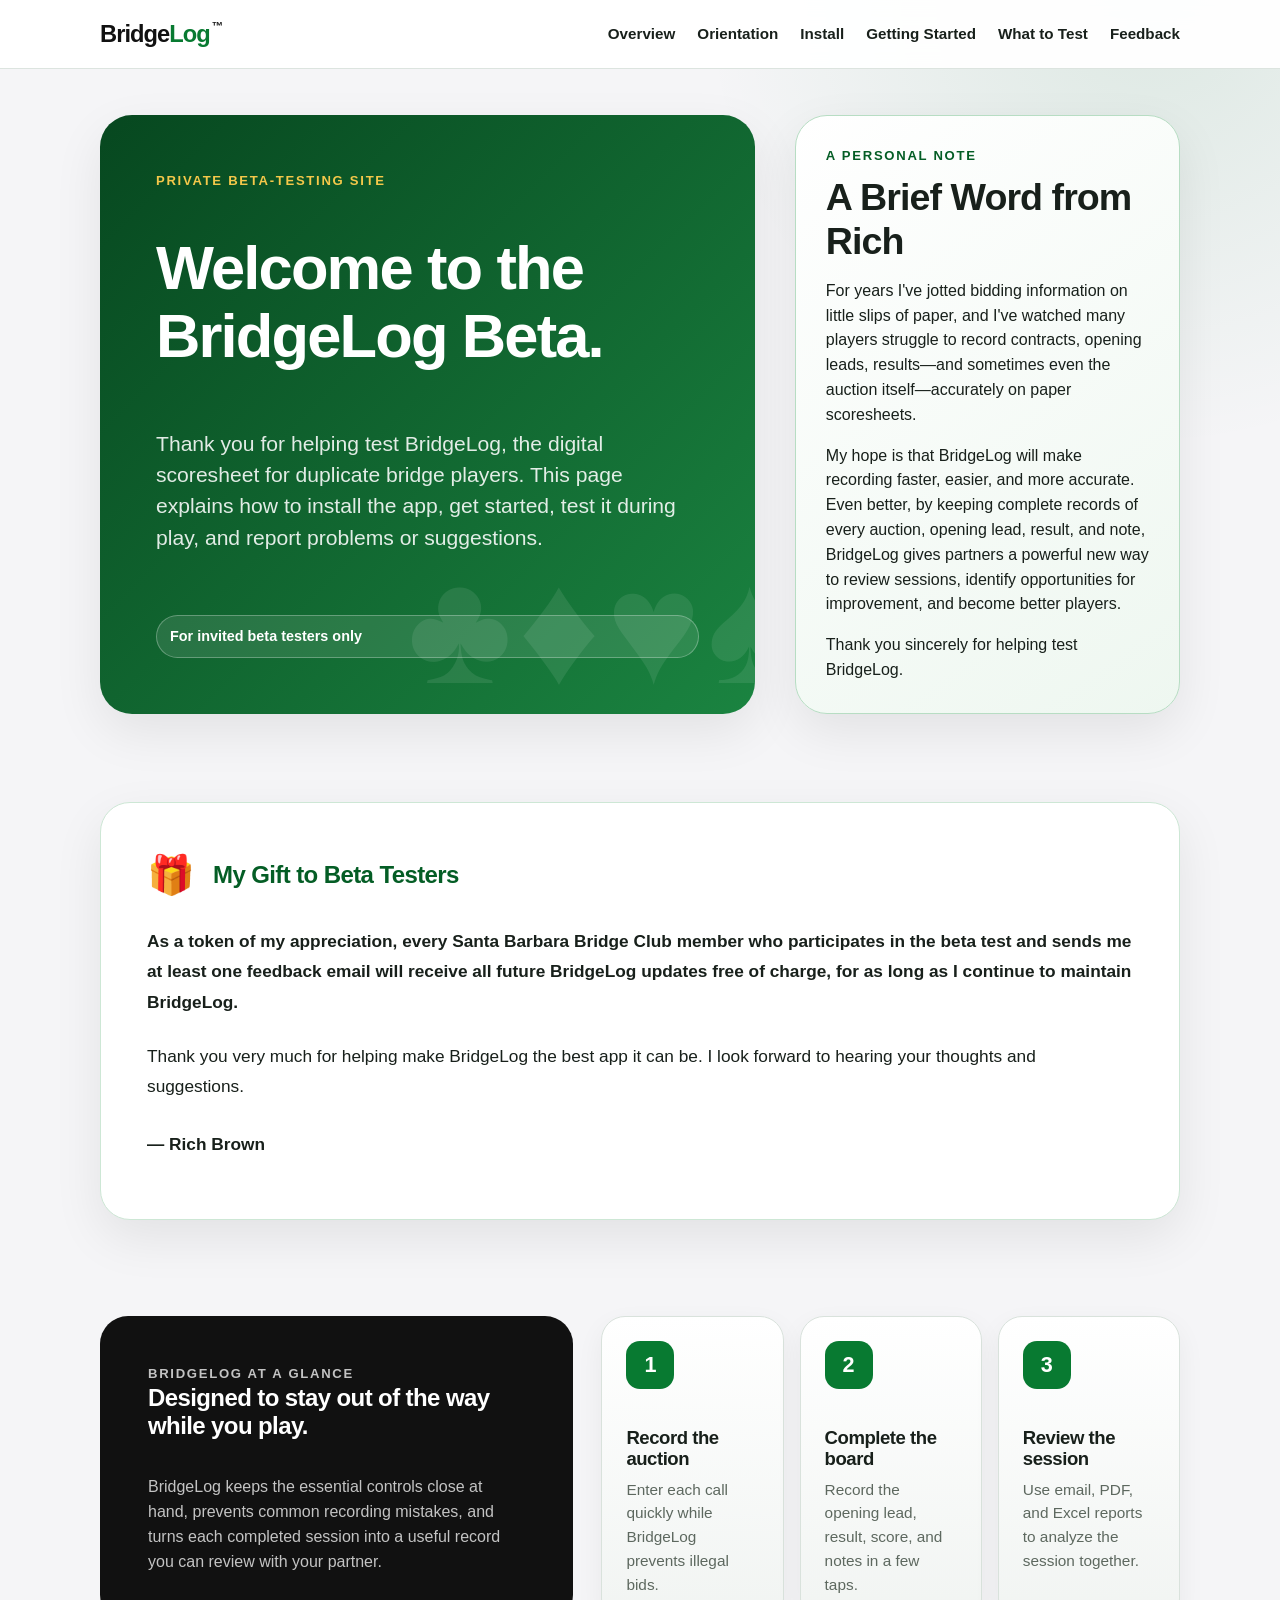
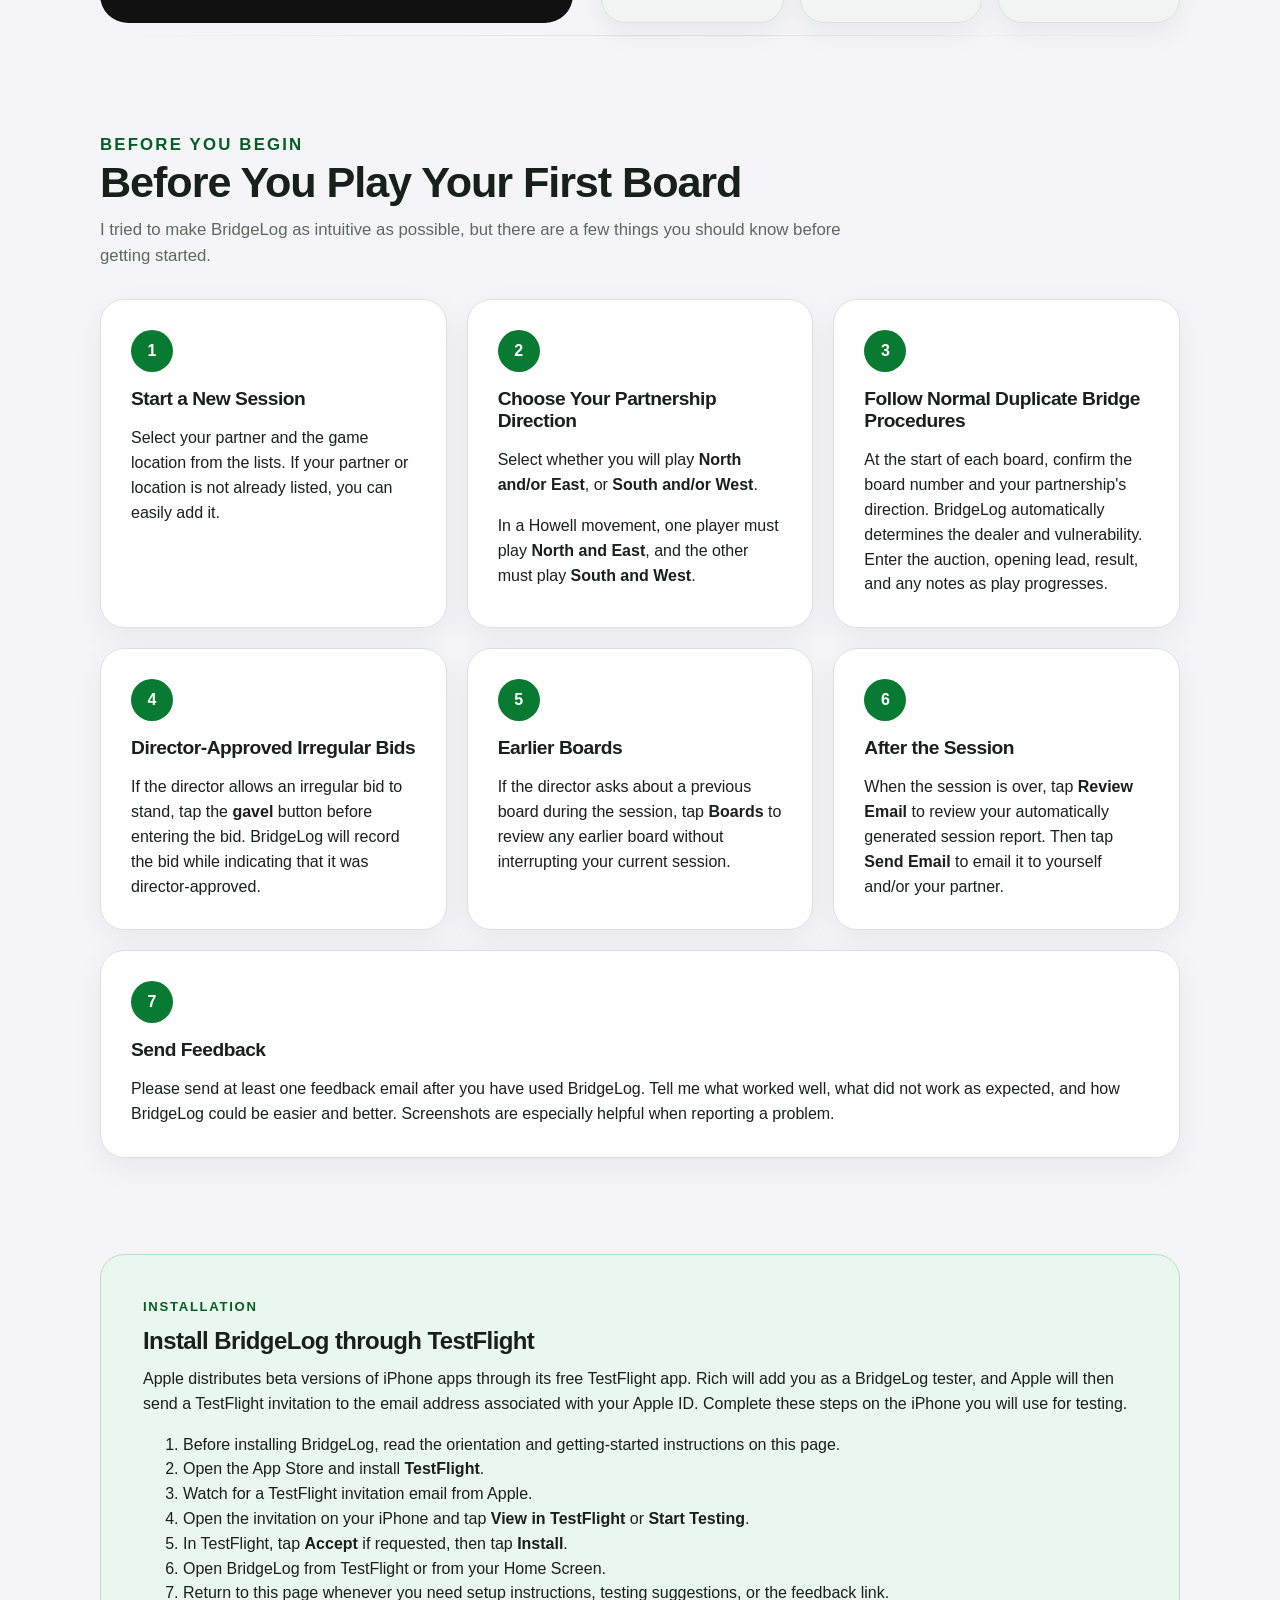
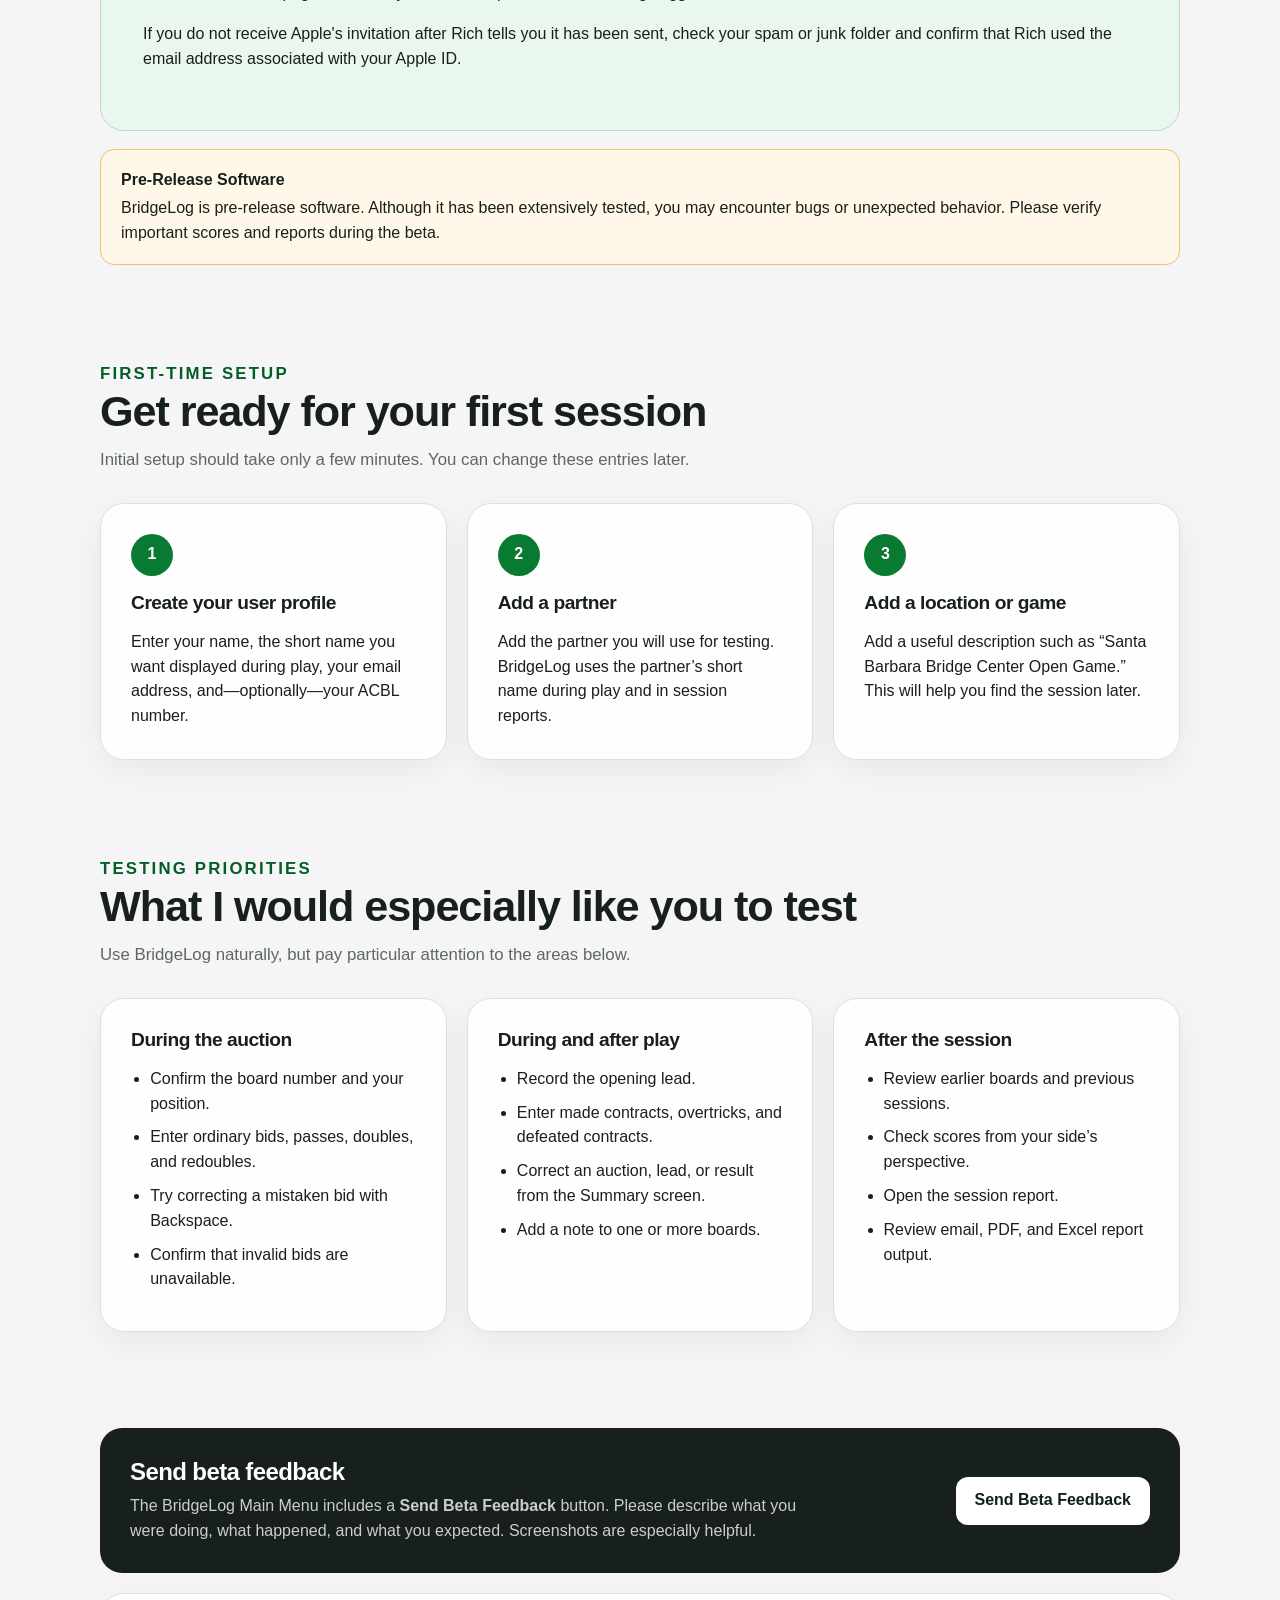
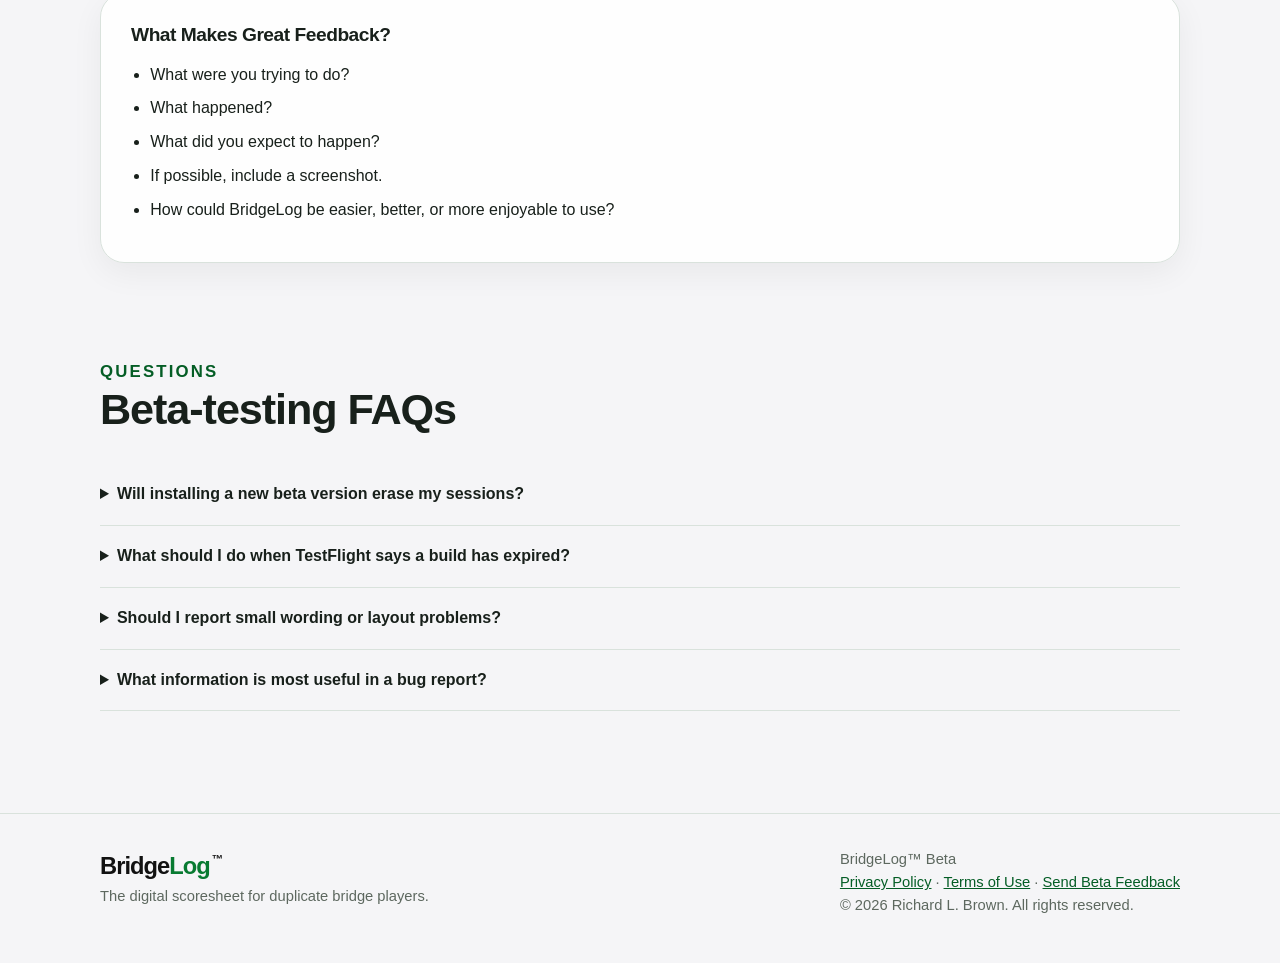
==== commit bc8ae76d: "Update beta TestFlight installation instructions Updated installation instructions and feedback emai" ====
--- a/beta/index.html
+++ b/beta/index.html
@@ -612,35 +612,38 @@
 
 <section id="install">
 <div class="container">
-<div class="install-card">
+<div class="install-card" style="display: block;">
 <div>
 <p class="eyebrow" style="color: var(--green-dark)">Installation</p>
 <h2>Install BridgeLog through TestFlight</h2>
 <p>
               Apple distributes beta versions of iPhone apps through its free
-              TestFlight app. Complete these steps on the iPhone you will use
+              TestFlight app. Rich will add you as a BridgeLog tester, and Apple
+              will then send a TestFlight invitation to the email address associated
+              with your Apple ID. Complete these steps on the iPhone you will use
               for testing.
             </p>
 <ol>
+<li>Before installing BridgeLog, read the orientation and getting-started instructions on this page.</li>
 <li>Open the App Store and install <strong>TestFlight</strong>.</li>
-<li>Return to the invitation email or message from Rich.</li>
-<li>Tap the BridgeLog TestFlight invitation link.</li>
-<li>Tap <strong>Accept</strong>, then tap <strong>Install</strong>.</li>
+<li>Watch for a TestFlight invitation email from Apple.</li>
+<li>Open the invitation on your iPhone and tap <strong>View in TestFlight</strong> or <strong>Start Testing</strong>.</li>
+<li>In TestFlight, tap <strong>Accept</strong> if requested, then tap <strong>Install</strong>.</li>
 <li>Open BridgeLog from TestFlight or from your Home Screen.</li>
+<li>Return to this page whenever you need setup instructions, testing suggestions, or the feedback link.</li>
 </ol>
-</div>
-<div>
-<!-- Replace the href below with the actual public TestFlight invitation URL. -->
-<a aria-disabled="true" class="button button-placeholder" href="#">
-              TestFlight link coming soon
-            </a>
+<p>
+              If you do not receive Apple's invitation after Rich tells you it has
+              been sent, check your spam or junk folder and confirm that Rich used
+              the email address associated with your Apple ID.
+            </p>
 </div>
 </div>
 <div class="notice" style="margin-top: 18px;">
-<strong>Important</strong>
-          Beta versions can contain errors. Please do not rely on BridgeLog as
-          your only record of an important session until you are comfortable
-          with the version you are testing.
+<strong>Pre-Release Software</strong>
+          BridgeLog is pre-release software. Although it has been extensively tested,
+          you may encounter bugs or unexpected behavior. Please verify important scores
+          and reports during the beta.
         </div>
 </div>
 </section>
@@ -733,8 +736,8 @@
               you expected. Screenshots are especially helpful.
             </p>
 </div>
-<a class="button" href="mailto:drrichbrown@gmail.com?subject=BridgeLog%20Beta%20Feedback">
-            Email Rich
+<a class="button" href="mailto:beta@bridgelog.app?subject=BridgeLog%20Beta%20Feedback&body=BridgeLog%20Beta%20Feedback%0A%0ADevice%3A%0AiPhone%20model%3A%0A%0AiOS%20version%3A%0A%0AWhat%20I%20tested%3A%0A%0AWhat%20worked%20well%3A%0A%0AProblems%2C%20questions%2C%20or%20suggestions%3A%0A">
+            Send Beta Feedback
           </a>
 </div>
 <div class="card" style="margin-top: 20px;">
@@ -795,9 +798,11 @@
 <div>The digital scoresheet for duplicate bridge players.</div>
 </div>
 <div>
-        Private beta information ·
-        <a href="mailto:drrichbrown@gmail.com">Contact Rich</a><br/>
-        © 2026 BridgeLog. All rights reserved.
+        BridgeLog™ Beta<br/>
+        <a href="privacy.html">Privacy Policy</a> ·
+        <a href="terms.html">Terms of Use</a> ·
+        <a href="mailto:beta@bridgelog.app">Send Beta Feedback</a><br/>
+        © 2026 Richard L. Brown. All rights reserved.
       </div>
 </div>
 </footer>
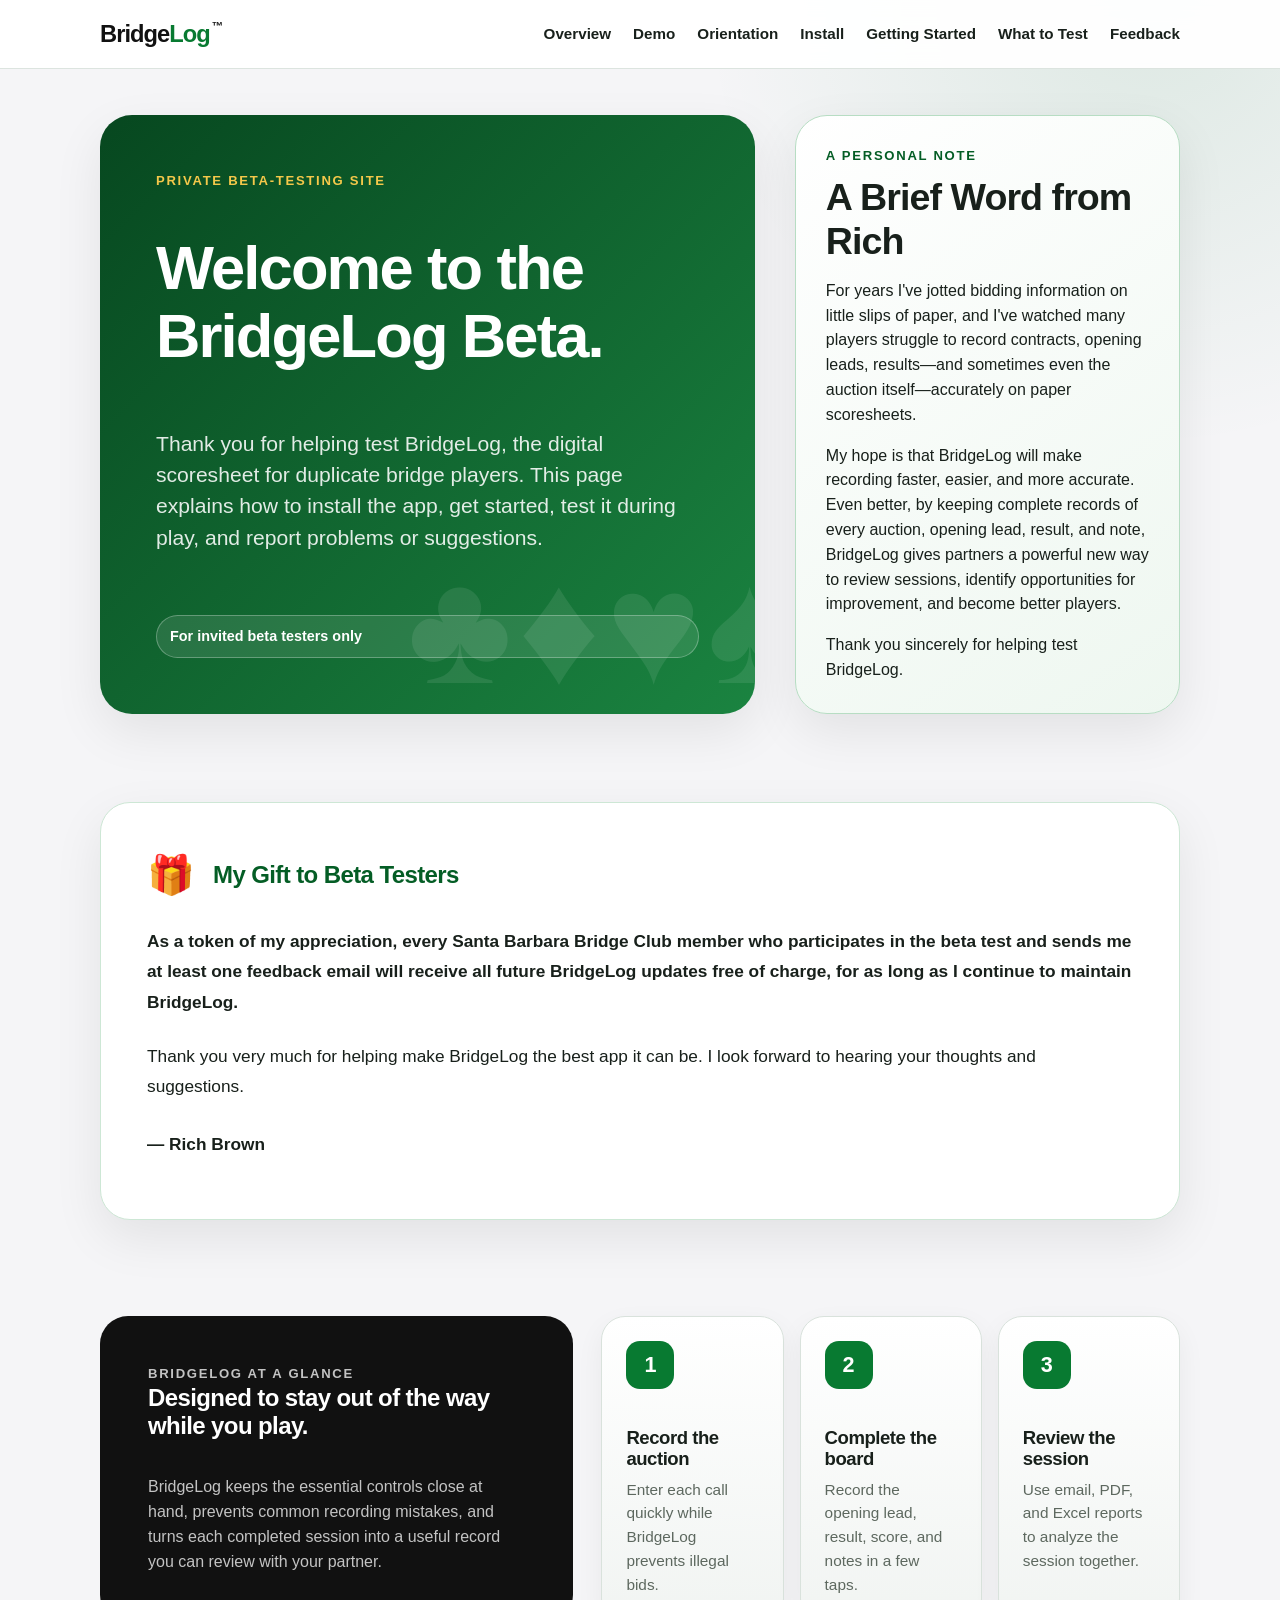
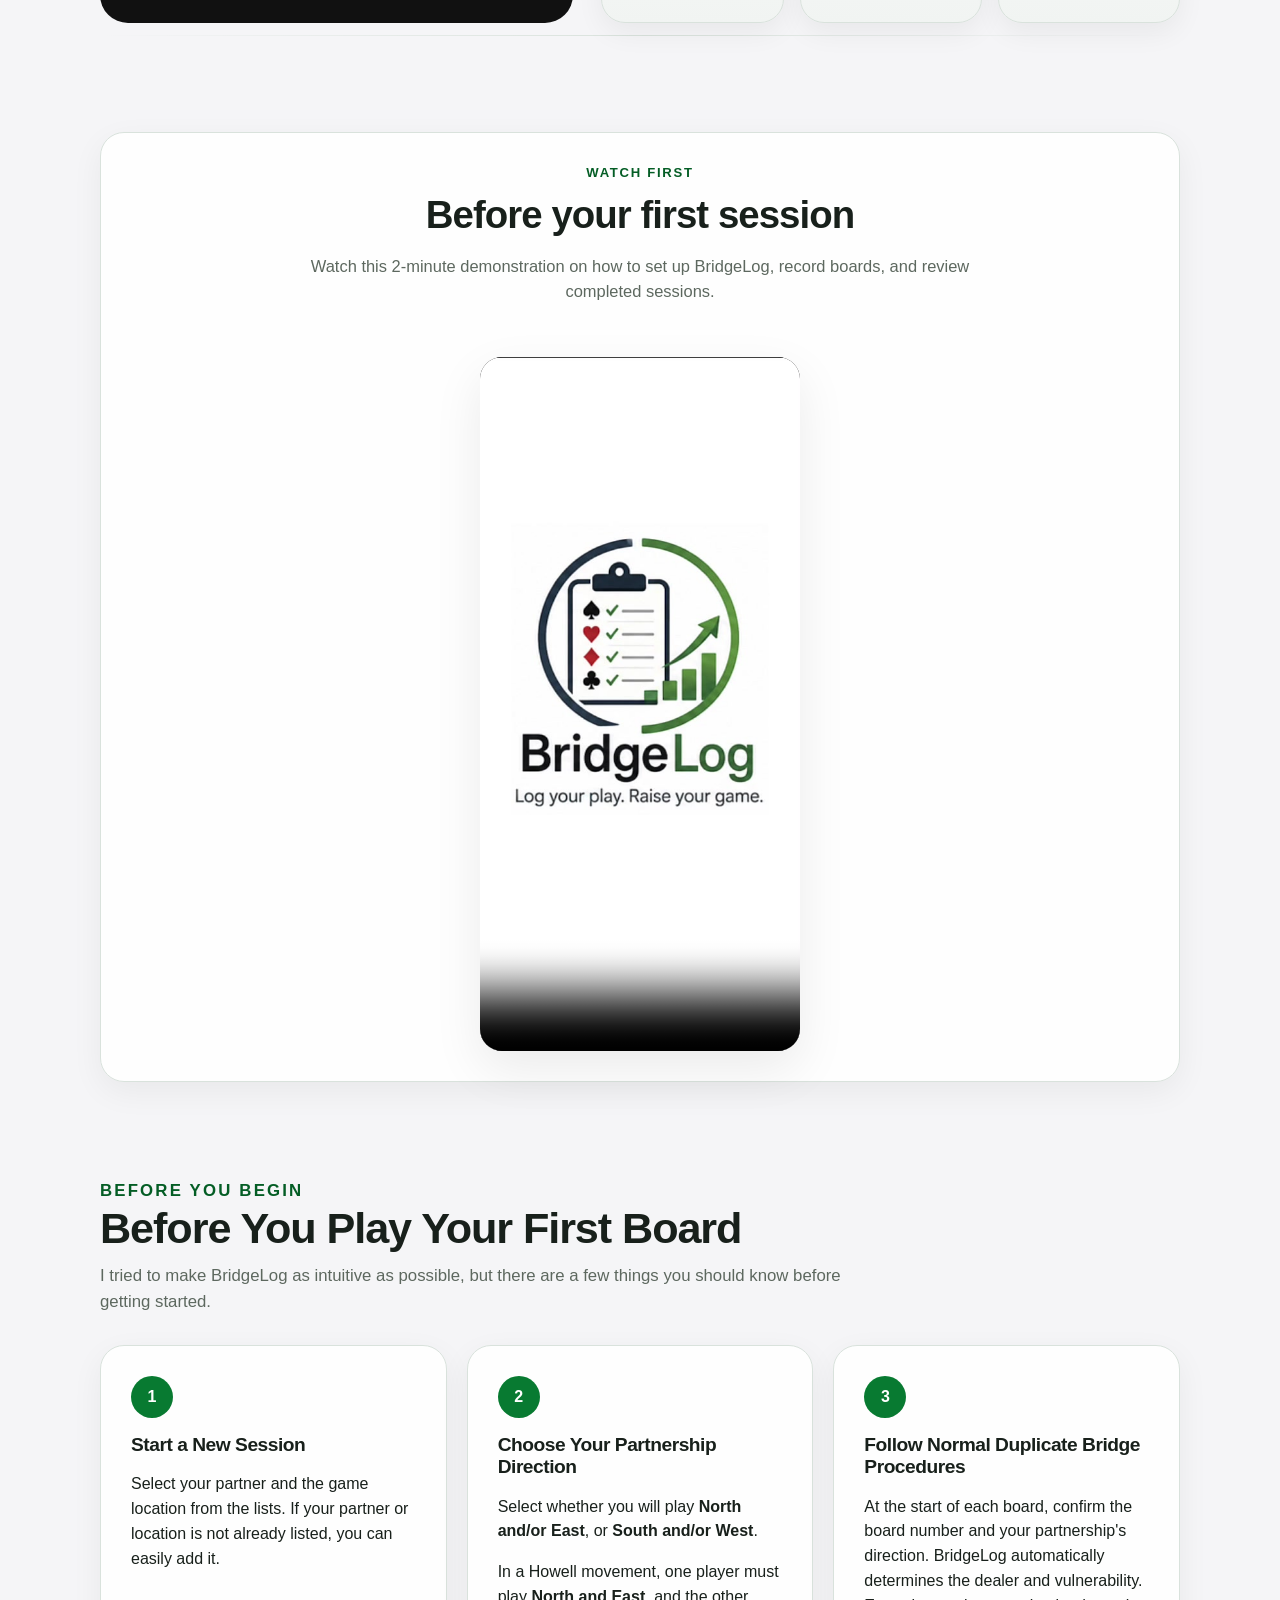
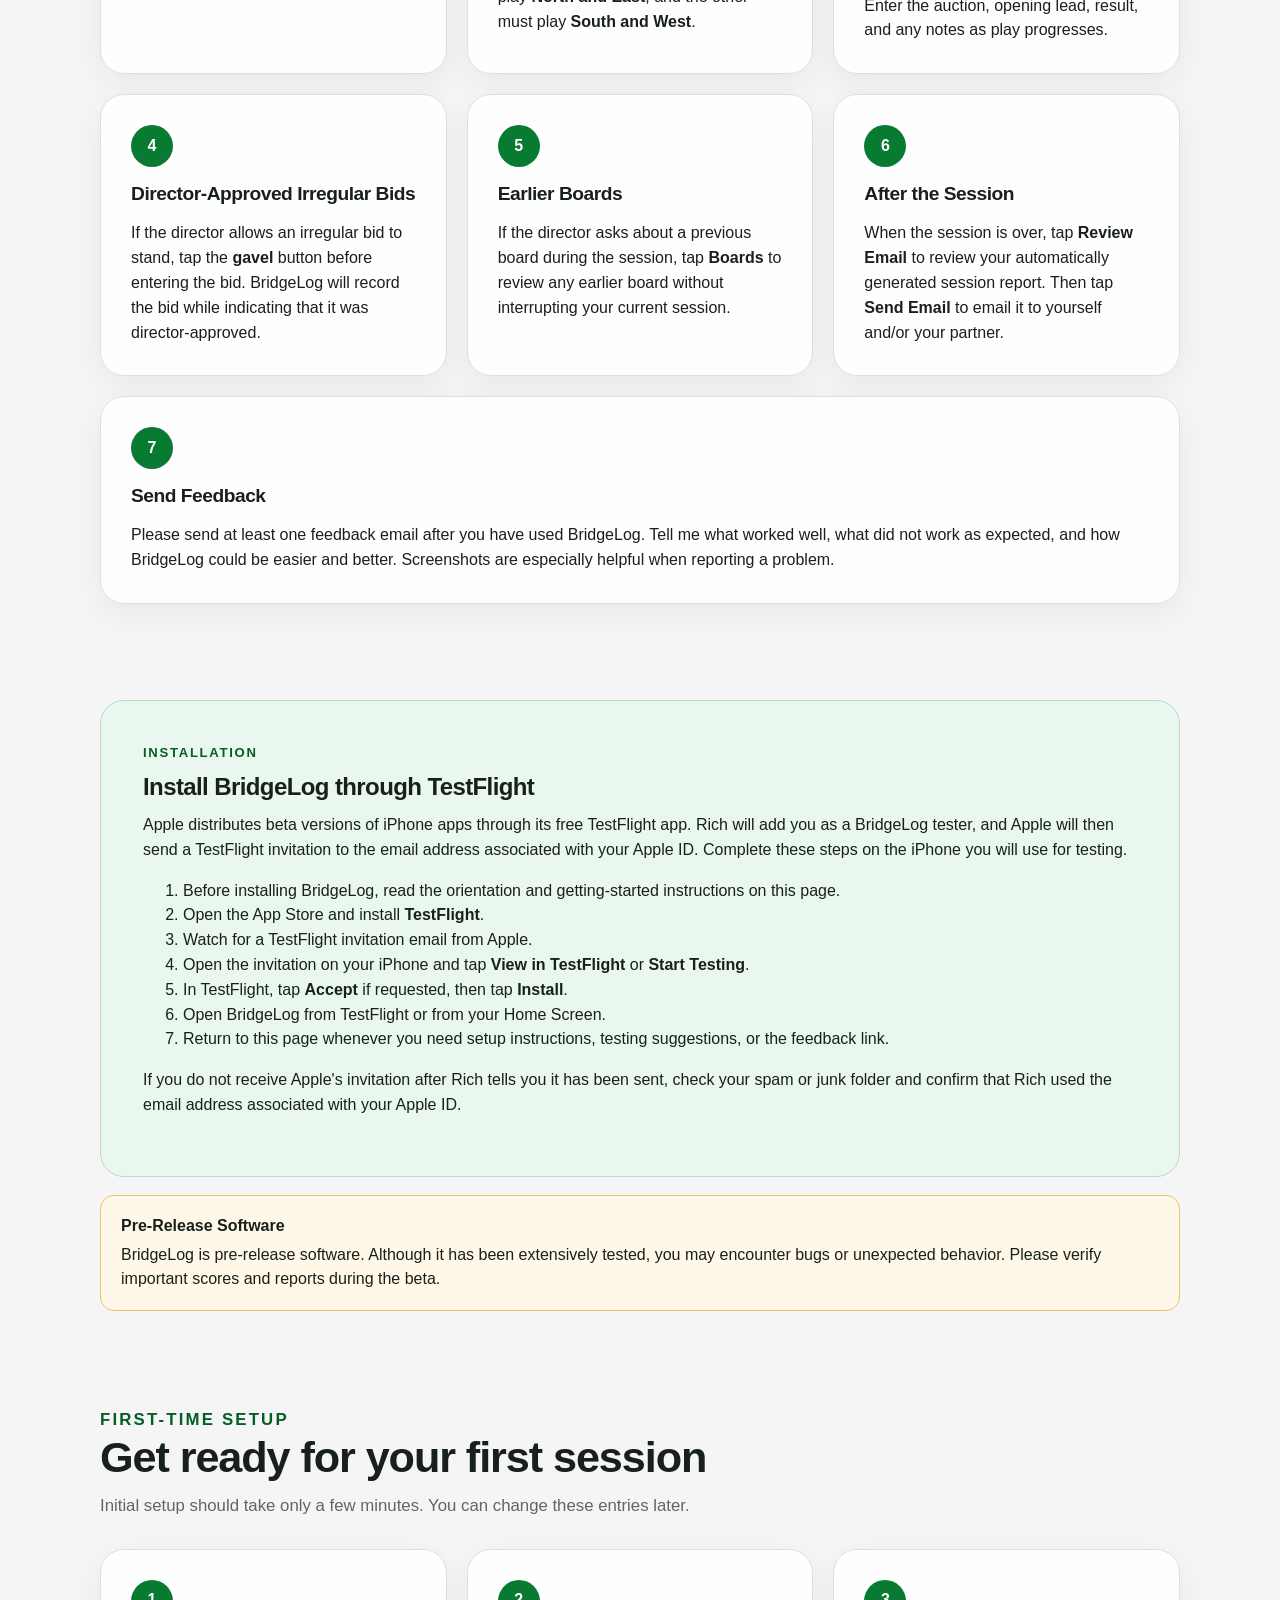
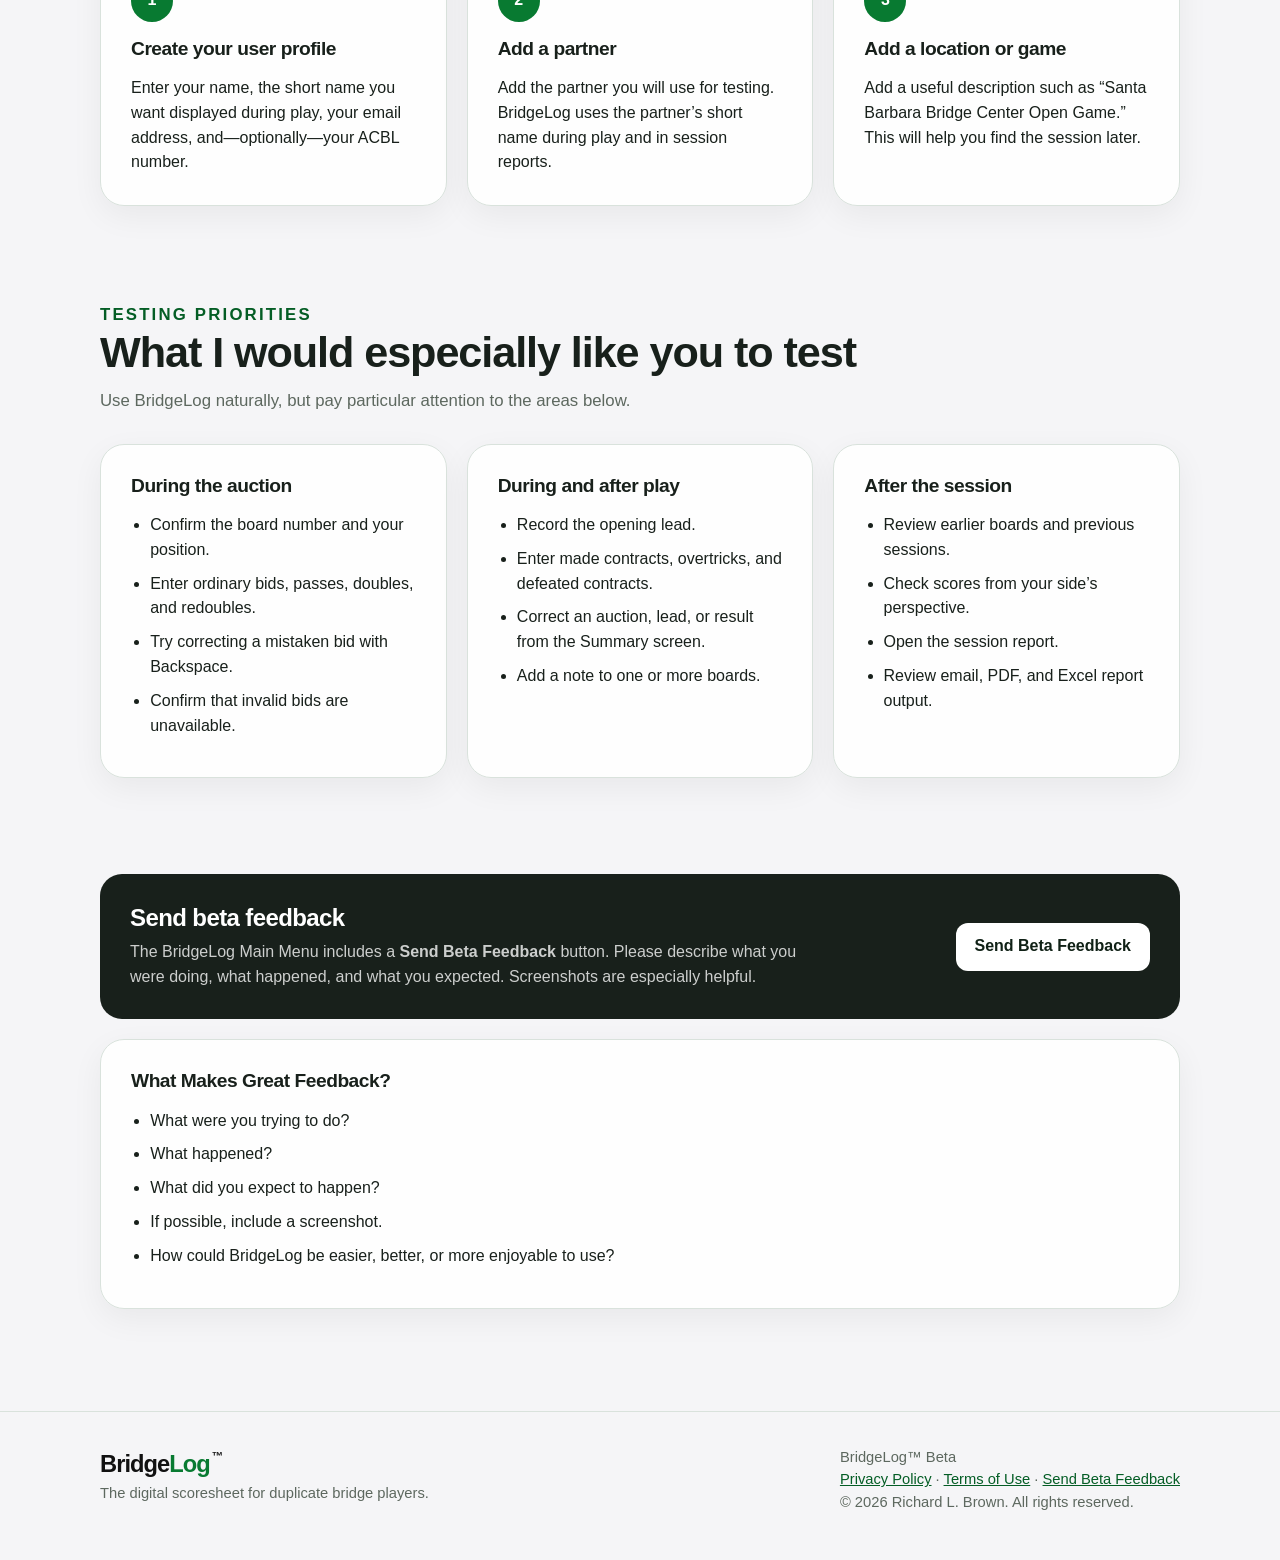
==== commit c62d0ba3: "Update beta website with demo video and revised layout" ====
--- a/beta/index.html
+++ b/beta/index.html
@@ -4,8 +4,8 @@
 <head>
 <meta charset="utf-8"/>
 <meta content="width=device-width, initial-scale=1" name="viewport"/>
-<meta content="noindex, nofollow, noarchive, nosnippet" name="robots"/>
-<meta content="noindex, nofollow, noarchive, nosnippet" name="googlebot"/>
+<meta content="noindex, nofollow, noarchive, nosnippet, noimageindex" name="robots"/>
+<meta content="noindex, nofollow, noarchive, nosnippet, noimageindex" name="googlebot"/>
 <meta content="Private instructions for invited BridgeLog beta testers." name="description"/>
 <title>BridgeLog™ Beta Testing</title>
 <style>
@@ -494,8 +494,82 @@
       .nav-wrap { min-height: 64px; }
       .footer-row { flex-direction: column; }
     }
-  </style>
-</head>
+  
+
+    .video-feature {
+      display: grid;
+      grid-template-columns: minmax(220px, 0.7fr) minmax(0, 1.3fr);
+      gap: 34px;
+      align-items: center;
+      padding: 30px;
+      border: 1px solid var(--line);
+      border-radius: var(--radius);
+      background: rgba(255,255,255,0.94);
+      box-shadow: 0 10px 32px rgba(0, 0, 0, 0.055);
+    }
+
+    .video-copy h2 {
+      margin-bottom: 12px;
+      font-size: clamp(1.75rem, 3vw, 2.45rem);
+    }
+
+    .video-copy p:last-child {
+      margin-bottom: 0;
+      color: var(--muted);
+      font-size: 1.03rem;
+    }
+
+    .video-container {
+      width: 320px;
+      max-width: calc(100vw - 60px);
+      margin: 0 auto;
+}
+
+    .video-container video {
+      display:block;
+      width:100%;
+      height:auto;
+      border-radius:22px;
+      box-shadow:var(--shadow);
+      background:#000;
+}
+
+    @media (max-width: 880px) {
+      .video-feature {
+        grid-template-columns: 1fr;
+      }
+
+      .video-copy {
+        text-align: center;
+      }
+    }
+
+    @media (max-width: 560px) {
+      .video-feature {
+        padding: 18px;
+        border-radius: 18px;
+      }
+
+      .video-container video {
+      display:block;
+      width:100%;
+      height:auto;
+      border-radius:22px;
+      box-shadow:var(--shadow);
+      background:#000;
+}
+    }
+
+.video-feature{
+grid-template-columns:1fr;
+text-align:center;
+}
+.video-copy{
+max-width:700px;
+margin:0 auto 18px;
+}
+</style>
+<meta content="no-referrer" name="referrer"/></head>
 <body>
 <header class="site-header">
 <div class="container nav-wrap">
@@ -503,7 +577,7 @@
 <span>Bridge</span><strong>Log</strong><sup>™</sup>
 </a>
 <nav aria-label="Beta tester navigation">
-<a href="#glance">Overview</a>
+<a href="#glance">Overview</a><a href="#video">Demo</a>
 <a href="#orientation">Orientation</a>
 <a href="#install">Install</a>
 <a href="#start">Getting Started</a>
@@ -512,8 +586,7 @@
 </nav>
 </div>
 </header>
-<main id="top">
-<section class="hero">
+<main id="top"><section class="hero">
 <div class="container">
 <div class="hero-layout">
 <div class="hero-card">
@@ -529,35 +602,25 @@
 <aside class="rich-note-card" id="word-from-rich">
 <p class="eyebrow" style="color: var(--green-dark)">A personal note</p>
 <h2>A Brief Word from Rich</h2>
-
 <p>For years I've jotted bidding information on little slips of paper, and I've watched many players struggle to record contracts, opening leads, results—and sometimes even the auction itself—accurately on paper scoresheets.</p>
-
 <p>My hope is that BridgeLog will make recording faster, easier, and more accurate. Even better, by keeping complete records of every auction, opening lead, result, and note, BridgeLog gives partners a powerful new way to review sessions, identify opportunities for improvement, and become better players.</p>
-
 <p>Thank you sincerely for helping test BridgeLog.</p>
-
-
 </aside>
 </div>
 </div>
-</section>
-<section class="gift-section">
-    <div class="container">
-        <div class="gift-card">
-            <div class="gift-heading">
-                <span class="gift-icon">🎁</span>
-                <h2>My Gift to Beta Testers</h2>
-            </div>
-
-            <p class="gift-highlight"><strong>As a token of my appreciation, every Santa Barbara Bridge Club member who participates in the beta test and sends me at least one feedback email will receive all future BridgeLog updates free of charge, for as long as I continue to maintain BridgeLog.</strong></p>
-
-            <p>Thank you very much for helping make BridgeLog the best app it can be. I look forward to hearing your thoughts and suggestions.</p>
-
-            <p class="gift-signature">— Rich Brown</p>
-        </div>
-    </div>
-</section>
-<section id="glance">
+</section><section class="gift-section">
+<div class="container">
+<div class="gift-card">
+<div class="gift-heading">
+<span class="gift-icon">🎁</span>
+<h2>My Gift to Beta Testers</h2>
+</div>
+<p class="gift-highlight"><strong>As a token of my appreciation, every Santa Barbara Bridge Club member who participates in the beta test and sends me at least one feedback email will receive all future BridgeLog updates free of charge, for as long as I continue to maintain BridgeLog.</strong></p>
+<p>Thank you very much for helping make BridgeLog the best app it can be. I look forward to hearing your thoughts and suggestions.</p>
+<p class="gift-signature">— Rich Brown</p>
+</div>
+</div>
+</section><section id="glance">
 <div class="container">
 <div class="showcase">
 <div class="showcase-copy">
@@ -589,15 +652,29 @@
 </div>
 <div class="quiet-divider"></div>
 </div>
-</section>
-<section id="orientation">
+</section><section id="video">
+<div class="container">
+<div class="video-feature">
+<div class="video-copy">
+<p class="eyebrow" style="color: var(--green-dark)">Watch first</p>
+<h2>Before your first session</h2>
+<p>Watch this 2-minute demonstration on how to set up BridgeLog, record boards, and review completed sessions.</p>
+</div>
+<div class="video-container">
+<video controls="" poster="BridgeLogVideoPoster.jpg" preload="metadata">
+<source src="BridgeLogDemoVideo.mp4" type="video/mp4"/>
+        Your browser does not support HTML5 video.
+      </video>
+</div>
+</div>
+</div>
+</section><section id="orientation">
 <div class="container">
 <div class="section-heading">
 <p class="eyebrow" style="color: var(--green-dark)">Before you begin</p>
 <h2>Before You Play Your First Board</h2>
 <p>I tried to make BridgeLog as intuitive as possible, but there are a few things you should know before getting started.</p>
 </div>
-
 <div class="grid grid-3">
 <article class="card"><div class="step-number">1</div><h3>Start a New Session</h3><p>Select your partner and the game location from the lists. If your partner or location is not already listed, you can easily add it.</p></article>
 <article class="card"><div class="step-number">2</div><h3>Choose Your Partnership Direction</h3><p>Select whether you will play <strong>North and/or East</strong>, or <strong>South and/or West</strong>.</p><p>In a Howell movement, one player must play <strong>North and East</strong>, and the other must play <strong>South and West</strong>.</p></article>
@@ -608,9 +685,7 @@
 <article class="card full-width-card"><div class="step-number">7</div><h3>Send Feedback</h3><p>Please send at least one feedback email after you have used BridgeLog. Tell me what worked well, what did not work as expected, and how BridgeLog could be easier and better. Screenshots are especially helpful when reporting a problem.</p></article>
 </div>
 </div>
-</section>
-
-<section id="install">
+</section><section id="install">
 <div class="container">
 <div class="install-card" style="display: block;">
 <div>
@@ -646,8 +721,7 @@
           and reports during the beta.
         </div>
 </div>
-</section>
-<section id="start">
+</section><section id="start">
 <div class="container">
 <div class="section-heading">
 <p class="eyebrow" style="color: var(--green-dark)">First-time setup</p>
@@ -684,8 +758,7 @@
 </article>
 </div>
 </div>
-</section>
-<section id="testing">
+</section><section id="testing">
 <div class="container">
 <div class="section-heading">
 <p class="eyebrow" style="color: var(--green-dark)">Testing priorities</p>
@@ -724,8 +797,7 @@
 </article>
 </div>
 </div>
-</section>
-<section id="feedback">
+</section><section id="feedback">
 <div class="container">
 <div class="feedback-box">
 <div>
@@ -736,7 +808,7 @@
               you expected. Screenshots are especially helpful.
             </p>
 </div>
-<a class="button" href="mailto:beta@bridgelog.app?subject=BridgeLog%20Beta%20Feedback&body=BridgeLog%20Beta%20Feedback%0A%0ADevice%3A%0AiPhone%20model%3A%0A%0AiOS%20version%3A%0A%0AWhat%20I%20tested%3A%0A%0AWhat%20worked%20well%3A%0A%0AProblems%2C%20questions%2C%20or%20suggestions%3A%0A">
+<a class="button" href="mailto:beta@bridgelog.app?subject=BridgeLog%20Beta%20Feedback&amp;body=BridgeLog%20Beta%20Feedback%0A%0ADevice%3A%0AiPhone%20model%3A%0A%0AiOS%20version%3A%0A%0AWhat%20I%20tested%3A%0A%0AWhat%20worked%20well%3A%0A%0AProblems%2C%20questions%2C%20or%20suggestions%3A%0A">
             Send Beta Feedback
           </a>
 </div>
@@ -751,46 +823,7 @@
 </ul>
 </div>
 </div>
-</section>
-<section id="faq">
-<div class="container">
-<div class="section-heading">
-<p class="eyebrow" style="color: var(--green-dark)">Questions</p>
-<h2>Beta-testing FAQs</h2>
-</div>
-<details>
-<summary>Will installing a new beta version erase my sessions?</summary>
-<p>
-            A routine TestFlight update should retain app data, but beta software
-            can behave unexpectedly. Please report any missing profiles, partners,
-            locations, sessions, or boards immediately.
-          </p>
-</details>
-<details>
-<summary>What should I do when TestFlight says a build has expired?</summary>
-<p>
-            Open TestFlight and install the newest available BridgeLog build. If
-            none appears, contact Rich so he can check the current beta release.
-          </p>
-</details>
-<details>
-<summary>Should I report small wording or layout problems?</summary>
-<p>
-            Yes. Please report anything confusing, crowded, difficult to read,
-            inconsistent, or slower than using a paper scoresheet.
-          </p>
-</details>
-<details>
-<summary>What information is most useful in a bug report?</summary>
-<p>
-            Include your iPhone model, iOS version, BridgeLog build if visible,
-            the screen you were using, the steps that led to the problem, and a
-            screenshot when possible.
-          </p>
-</details>
-</div>
-</section>
-</main>
+</section></main>
 <footer>
 <div class="container footer-row">
 <div>
@@ -799,7 +832,7 @@
 </div>
 <div>
         BridgeLog™ Beta<br/>
-        <a href="privacy.html">Privacy Policy</a> ·
+<a href="privacy.html">Privacy Policy</a> ·
         <a href="terms.html">Terms of Use</a> ·
         <a href="mailto:beta@bridgelog.app">Send Beta Feedback</a><br/>
         © 2026 Richard L. Brown. All rights reserved.
